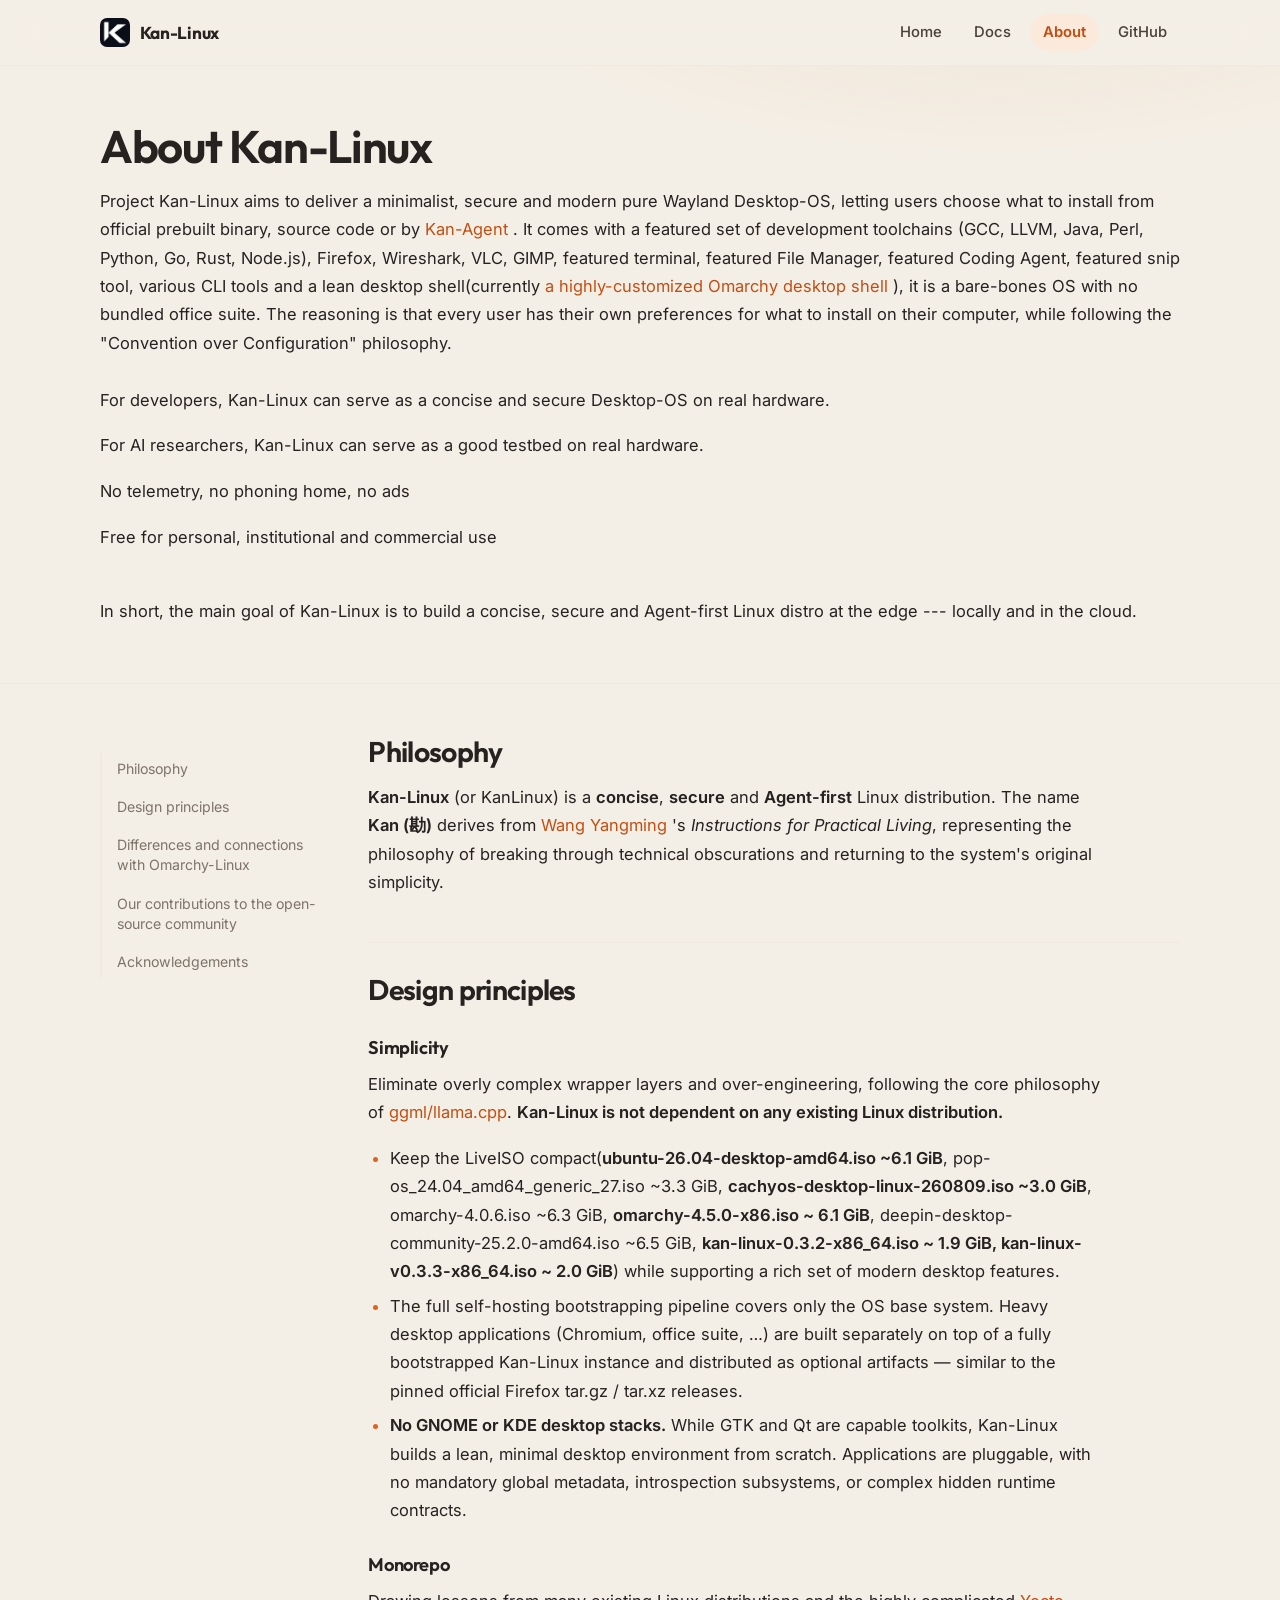
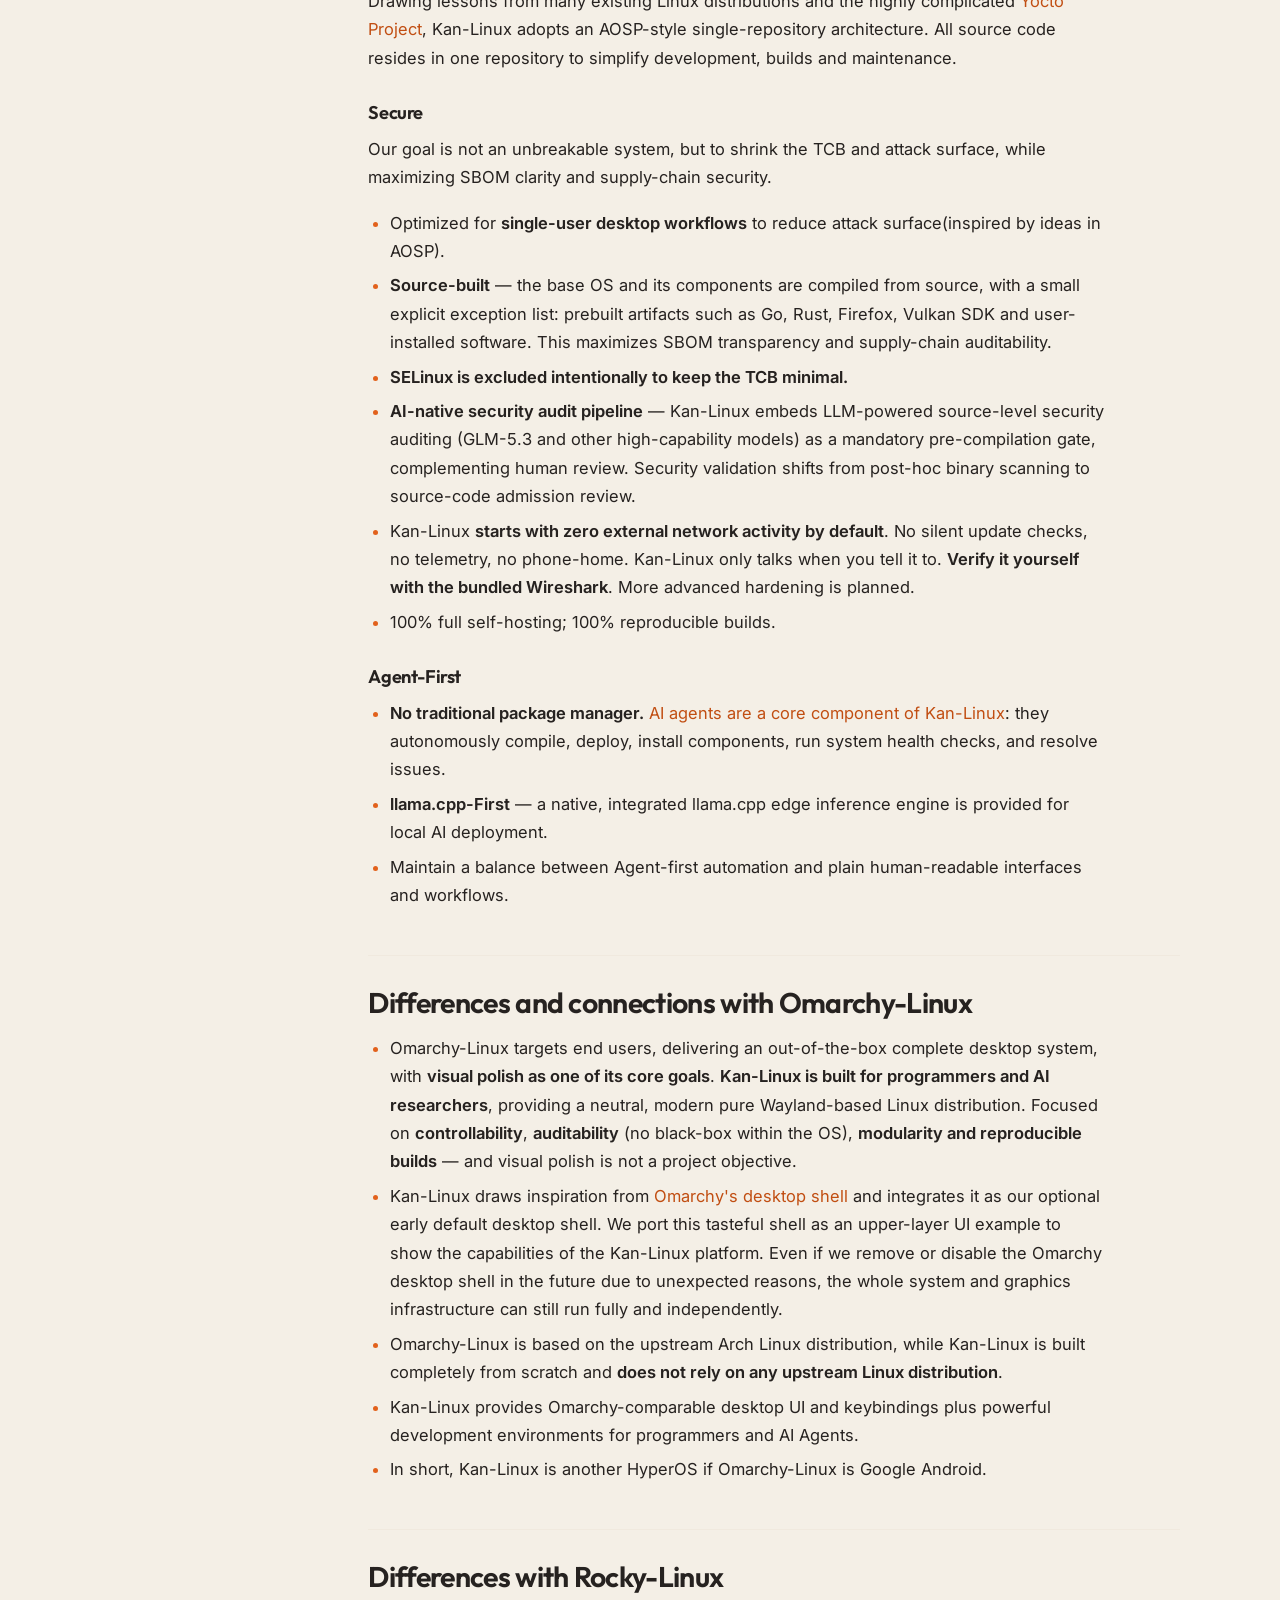
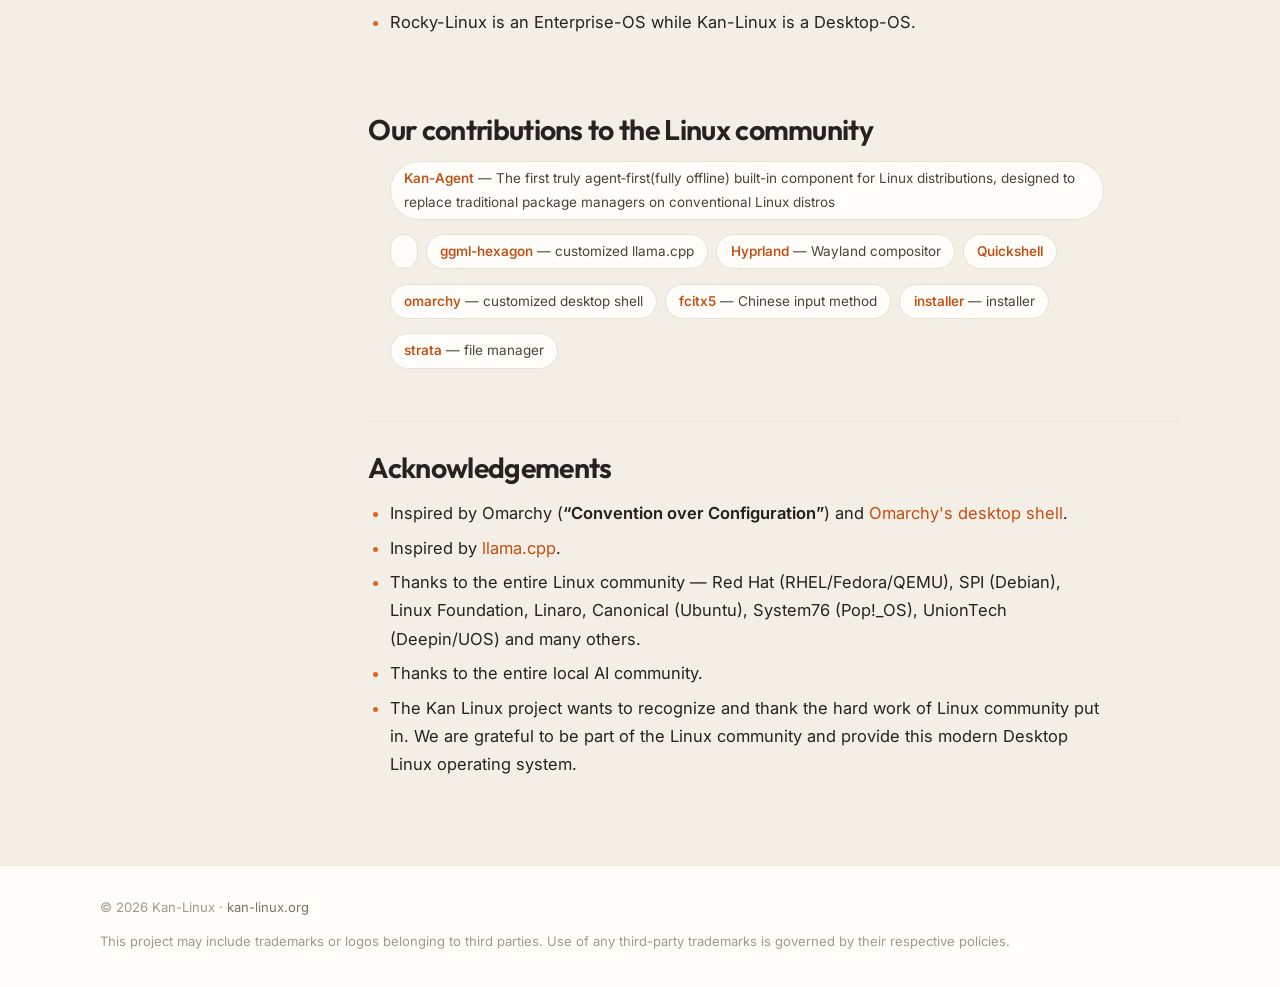
==== about.html @ 960573fa "refine about.html" ====
<!DOCTYPE html>
<html lang="en">
<head>
  <meta charset="UTF-8">
  <meta name="viewport" content="width=device-width, initial-scale=1.0">
  <meta name="description" content="About Kan-Linux — the philosophy of 勘 (Kan), design principles, roadmap, how to contribute, and our contributions to the open-source community.">
  <meta name="theme-color" content="#f4efe6">
  <title>About — Kan-Linux</title>
  <link rel="icon" type="image/png" href="assets/favicon.png">
  <link rel="preconnect" href="https://fonts.googleapis.com">
  <link rel="preconnect" href="https://fonts.gstatic.com" crossorigin>
  <link href="https://fonts.googleapis.com/css2?family=Inter:wght@400;520;640&family=Outfit:wght@500;640;720&display=swap" rel="stylesheet">
  <link rel="stylesheet" href="css/style.css">
</head>
<body>

<a class="skip-link" href="#main">Skip to content</a>

<header class="site-header">
  <div class="wrap nav">
    <a class="brand" href="index.html" aria-label="Kan-Linux home">
      <img class="brand-mark" src="assets/kanlinux-mark.png" alt="">
      <span>Kan-Linux</span>
    </a>
    <ul class="nav-links">
      <li><a href="index.html">Home</a></li>
      <li><a href="docs.html">Docs</a></li>
      <li><a href="about.html" aria-current="page">About</a></li>
      <li><a href="https://github.com/kan-linux/kan" target="_blank" rel="noopener">GitHub</a></li>
    </ul>
  </div>
</header>

<main id="main">

  <section class="page-hero">
    <div class="wrap">
      <h1>About Kan-Linux</h1>

      Project Kan-Linux aims to deliver a minimalist, secure and modern pure Wayland Desktop-OS, letting users choose what to install from official prebuilt binary, source code or by
          <a href="https://github.com/kan-linux/kan-agent" target="_blank" rel="noopener">Kan-Agent</a>
. It comes with a featured set of development toolchains (GCC, LLVM, Java, Perl, Python, Go, Rust, Node.js), Firefox, Wireshark, VLC, GIMP, featured terminal, featured File Manager, featured Coding Agent, featured snip tool, various CLI tools and a lean desktop shell(currently
          <a href="https://github.com/kan-linux/omarchy" target="_blank" rel="noopener">a highly-customized Omarchy desktop shell</a>
), it is a bare-bones OS with no bundled office suite. The reasoning is that every user has their own preferences for what to install on their computer, while following the "Convention over Configuration" philosophy.

<p>
<br>
For developers, Kan-Linux can serve as a concise and secure Desktop-OS on real hardware.
</p>

<p>
For AI researchers, Kan-Linux can serve as a good testbed on real hardware.
</p>

<p>
No telemetry, no phoning home, no ads
</p>
<p>
Free for personal, institutional and commercial use
</p>

        <p>
          <br>
          In short, the main goal of Kan-Linux is to build a concise, secure and Agent-first
          Linux distro at the edge --- locally and in the cloud.
        </p>

    </div>
  </section>

  <div class="prose">
    <div class="wrap docs-layout">
      <nav class="toc" aria-label="On this page">
        <ul>
          <li><a href="#philosophy">Philosophy</a></li>
          <li><a href="#principles">Design principles</a></li>
          <li><a href="#omarchy">Differences and connections with Omarchy-Linux</a></li>
          <li><a href="#oss">Our contributions to the open-source community</a></li>
          <li><a href="#credits">Acknowledgements</a></li>
        </ul>
      </nav>

      <div>
        <!-- ============================================================ -->
        <h2 id="philosophy">Philosophy</h2>
        <p>
          <strong>Kan-Linux</strong> (or KanLinux) is a <strong>concise</strong>,
          <strong>secure</strong> and <strong>Agent-first</strong> Linux distribution.
          The name <strong>Kan (勘)</strong> derives from
          <a href="https://en.wikipedia.org/wiki/Wang_Yangming" target="_blank" rel="noopener">Wang Yangming</a>
          's <em>Instructions for Practical Living</em>, representing the philosophy of
          breaking through technical obscurations and returning to the system's
          original simplicity.
        </p>


        <!-- ============================================================ -->
        <h2 id="principles">Design principles</h2>

        <h3>Simplicity</h3>
        <p>
          Eliminate overly complex wrapper layers and over-engineering, following the
          core philosophy of
          <a href="https://github.com/ggml-org/llama.cpp" target="_blank" rel="noopener">ggml/llama.cpp</a>.
          <strong>Kan-Linux is not dependent on any existing Linux distribution.</strong>
        </p>
        <ul>
            <li>Keep the LiveISO compact(<strong>ubuntu-26.04-desktop-amd64.iso ~6.1 GiB</strong>, pop-os_24.04_amd64_generic_27.iso ~3.3 GiB, <strong>cachyos-desktop-linux-260809.iso ~3.0 GiB</strong>, omarchy-4.0.6.iso ~6.3 GiB, <strong>omarchy-4.5.0-x86.iso ~ 6.1 GiB</strong>, deepin-desktop-community-25.2.0-amd64.iso ~6.5 GiB, <strong>kan-linux-0.3.2-x86_64.iso ~ 1.9 GiB, kan-linux-v0.3.3-x86_64.iso ~ 2.0 GiB</strong>) while supporting a rich set of modern desktop features.</li>
          <li>
            The full self-hosting bootstrapping pipeline covers only the OS base system.
            Heavy desktop applications (Chromium, office suite, …) are built separately on
            top of a fully bootstrapped Kan-Linux instance and distributed as optional
            artifacts — similar to the pinned official Firefox tar.gz / tar.xz releases.
          </li>
          <li>
            <strong>No GNOME or KDE desktop stacks.</strong> While GTK and Qt are capable
            toolkits, Kan-Linux builds a lean, minimal desktop environment from scratch.
            Applications are pluggable, with no mandatory global metadata, introspection
            subsystems, or complex hidden runtime contracts.
          </li>
        </ul>

        <h3>Monorepo</h3>
        <p>
          Drawing lessons from many existing Linux distributions and the highly
          complicated <a href="https://www.yoctoproject.org/" target="_blank" rel="noopener">Yocto Project</a>,
          Kan-Linux adopts an AOSP-style single-repository architecture. All source code
          resides in one repository to simplify development, builds and maintenance.
        </p>

        <h3>Secure</h3>
        <p>
          Our goal is not an unbreakable system, but to shrink the TCB and attack surface,
          while maximizing SBOM clarity and supply-chain security.
        </p>
        <ul>
            <li>Optimized for <strong>single-user desktop workflows</strong> to reduce attack surface(inspired by ideas in AOSP).</li>
          <li>
            <strong>Source-built</strong> — the base OS and its components are compiled from
            source, with a small explicit exception list: prebuilt artifacts such as Go, Rust,
            Firefox, Vulkan SDK and user-installed software. This maximizes SBOM transparency
            and supply-chain auditability.
          </li>
          <li><strong>SELinux is excluded intentionally to keep the TCB minimal.</strong></li>
          <li>
            <strong>AI-native security audit pipeline</strong> — Kan-Linux embeds LLM-powered
            source-level security auditing (GLM-5.3 and other high-capability models) as a
            mandatory pre-compilation gate, complementing human review. Security validation
            shifts from post-hoc binary scanning to source-code admission review.
          </li>
          <li> Kan-Linux <strong>starts with zero external network activity by default</strong>. No silent update checks, no telemetry, no phone-home. Kan-Linux only talks when you tell it to. <strong>Verify it yourself with the bundled Wireshark</strong>. More advanced hardening is planned.</li>
          <li>100% full self-hosting; 100% reproducible builds.</li>
        </ul>

        <h3>Agent-First</h3>
        <ul>
          <li>
            <strong>No traditional package manager.</strong>
            <a href="https://github.com/kan-linux/kan-agent" target="_blank" rel="noopener">AI agents are a core component of Kan-Linux</a>:
            they autonomously compile, deploy, install components, run system health checks,
            and resolve issues.
          </li>
          <li>
            <strong>llama.cpp-First</strong> — a native, integrated llama.cpp edge inference
            engine is provided for local AI deployment.
          </li>
          <li>
            Maintain a balance between Agent-first automation and plain human-readable
            interfaces and workflows.
          </li>
        </ul>

        <!-- ============================================================ -->
        <h2 id="omarchy">Differences and connections with Omarchy-Linux</h2>
        <ul>
          <li>
            Omarchy-Linux targets end users, delivering an out-of-the-box complete desktop
            system, with <strong>visual polish as one of its core goals</strong>.
            <strong>Kan-Linux is built for programmers and AI researchers</strong>, providing
            a neutral, modern pure Wayland-based Linux distribution. Focused on
            <strong>controllability</strong>, <strong>auditability</strong> (no black-box
            within the OS), <strong>modularity and reproducible builds</strong> — and visual
            polish is not a project objective.
          </li>
          <li>
            Kan-Linux draws inspiration from
            <a href="https://github.com/kan-linux/omarchy" target="_blank" rel="noopener">Omarchy's desktop shell</a>
            and integrates it as our optional early default desktop shell. We port this
            tasteful shell as an upper-layer UI example to show the capabilities of the
            Kan-Linux platform. Even if we remove or disable the Omarchy desktop shell in
            the future due to unexpected reasons, the whole system and graphics
            infrastructure can still run fully and independently.
          </li>
          <li>
            Omarchy-Linux is based on the upstream Arch Linux distribution, while Kan-Linux
            is built completely from scratch and <strong>does not rely on any upstream Linux
            distribution</strong>.
          </li>
          <li>
            Kan-Linux provides Omarchy-comparable desktop UI and keybindings plus powerful
            development environments for programmers and AI Agents.
          </li>
          <li>
            In short, Kan-Linux is another HyperOS if Omarchy-Linux is Google Android.
          </li>
        </ul>

        <h2 id="omarchy">Differences with Rocky-Linux</h2>
        <ul>
          <li>
            Rocky-Linux is an Enterprise-OS while Kan-Linux is a Desktop-OS.
          </li>
        </ul>

        <!-- ============================================================ -->
        <h2 id="oss">Our contributions to the Linux community</h2>
        <ul class="tag-list">
          <li><a href="https://github.com/kan-linux/kan-agent" target="_blank" rel="noopener">Kan-Agent</a> — The first truly agent‑first(fully offline) built-in component for Linux distributions, designed to replace traditional package managers on conventional Linux distros<li>
          <li><a href="https://github.com/kan-linux/ggml-hexagon" target="_blank" rel="noopener">ggml-hexagon</a> — customized llama.cpp</li>
          <li><a href="https://github.com/hyprwm/.github/discussions/116" target="_blank" rel="noopener">Hyprland</a> — Wayland compositor</li>
          <li><a href="https://github.com/quickshell-mirror/quickshell/pull/1261" target="_blank" rel="noopener">Quickshell</a></li>
          <li><a href="https://github.com/kan-linux/omarchy" target="_blank" rel="noopener">omarchy</a> — customized desktop shell</li>
          <li><a href="https://github.com/kan-linux/fcitx5" target="_blank" rel="noopener">fcitx5</a> — Chinese input method</li>
          <li><a href="https://github.com/kan-linux/installer" target="_blank" rel="noopener">installer</a> — installer</li>
          <li><a href="https://github.com/lgse/strata/pull/2072" target="_blank" rel="noopener">strata</a> — file manager</li>
        </ul>

        <!-- ============================================================ -->
        <h2 id="credits">Acknowledgements</h2>
        <ul>
          <li>
            Inspired by Omarchy (<strong>“Convention over Configuration”</strong>) and
            <a href="https://github.com/omacom/omarchy" target="_blank" rel="noopener">Omarchy's desktop shell</a>.
          </li>
          <li>Inspired by <a href="https://github.com/ggml-org/llama.cpp" target="_blank" rel="noopener">llama.cpp</a>.</li>
          <li>
            Thanks to the entire Linux community — Red Hat (RHEL/Fedora/QEMU), SPI (Debian),
            Linux Foundation, Linaro, Canonical (Ubuntu), System76 (Pop!_OS), UnionTech
            (Deepin/UOS) and many others.
          </li>
          <li>
            Thanks to the entire local AI community.
          </li>
          <li>
            The Kan Linux project wants to recognize and thank the hard work of Linux
            community put in. We are grateful to be part of the Linux community and
            provide this modern Desktop Linux operating system.
          </li>
        </ul>
      </div>
    </div>
  </div>

</main>

<footer class="site-footer">
  <div class="wrap">
    <div class="footer-bottom">
      <span>© 2026 Kan-Linux · <a href="https://kan-linux.org">kan-linux.org</a></span>
      <span>
        This project may include trademarks or logos belonging to third parties.
        Use of any third-party trademarks is governed by their respective policies.
      </span>
    </div>
  </div>
</footer>

</body>
</html>
---- css/style.css ----
/* ============================================================
   Kan-Linux — bright, minimal, Asahi-inspired
   Pure CSS. No frameworks.
   ============================================================ */

:root {
  /* palette — warm paper + kan orange */
  --bg: #f4efe6;
  --bg-white: #fffdf9;
  --bg-cream: #ebe3d5;
  --bg-dark: #26221e;
  --bg-code: #1c2430;

  --text: #262220;
  --text-soft: #4a433c;
  --muted: #7d7368;
  --faint: #a2988c;

  --accent: #e2611c;
  --accent-deep: #c14e12;
  --accent-soft: #fbe9dc;
  --accent-line: #f0c3a4;

  --progress: #2e6f9e;
  --progress-deep: #245a80;
  --progress-soft: #e4eef6;

  --border: #e8e0d4;
  --border-soft: #f0e9de;

  --radius: 14px;
  --radius-sm: 9px;
  --max: 1080px;
  --max-text: 720px;

  --shadow-card: 0 1px 2px rgba(60, 45, 30, 0.04),
                 0 8px 28px rgba(60, 45, 30, 0.06);
  --shadow-pop: 0 2px 6px rgba(60, 45, 30, 0.06),
                0 18px 48px rgba(60, 45, 30, 0.10);

  --font-display: "Outfit", "Noto Sans", "PingFang SC", "Hiragino Sans GB",
                  "Microsoft YaHei", sans-serif;
  --font-body: "Inter", "Noto Sans", "PingFang SC", "Hiragino Sans GB",
               "Microsoft YaHei", sans-serif;
  --mono: ui-monospace, "SFMono-Regular", Menlo, Consolas, "Liberation Mono",
          monospace;
}

* { box-sizing: border-box; }

html {
  scroll-behavior: smooth;
  -webkit-text-size-adjust: 100%;
}

body {
  margin: 0;
  background: var(--bg);
  color: var(--text);
  font-family: var(--font-body);
  font-size: 16.5px;
  line-height: 1.72;
  -webkit-font-smoothing: antialiased;
  -moz-osx-font-smoothing: grayscale;
}

img { max-width: 100%; height: auto; display: block; }

a {
  color: var(--accent-deep);
  text-decoration: none;
}
a:hover { text-decoration: underline; }

p { margin: 0 0 1.05em; }

h1, h2, h3, h4 {
  font-family: var(--font-display);
  font-weight: 640;
  letter-spacing: -0.022em;
  line-height: 1.22;
  margin: 0 0 0.55em;
  color: var(--text);
}

code, pre {
  font-family: var(--mono);
  font-size: 0.88em;
}

code {
  background: var(--accent-soft);
  color: var(--accent-deep);
  padding: 0.12em 0.42em;
  border-radius: 5px;
}

pre {
  background: var(--bg-code);
  color: #e8eef5;
  padding: 1.05rem 1.25rem;
  border-radius: var(--radius-sm);
  overflow-x: auto;
  max-width: 100%;
  line-height: 1.62;
  margin: 0 0 1.15rem;
  border: 1px solid rgba(255, 255, 255, 0.06);
}

pre code {
  background: none;
  color: inherit;
  padding: 0;
  font-size: 0.845rem;
}

hr {
  border: none;
  border-top: 1px solid var(--border);
  margin: 2.25rem 0;
}

/* ---------- layout ---------- */

.wrap {
  width: min(var(--max), calc(100% - 3rem));
  margin: 0 auto;
}

.wrap-narrow {
  width: min(var(--max-text), calc(100% - 3rem));
  margin: 0 auto;
}

.skip-link {
  position: absolute;
  left: -999px;
  top: 0.65rem;
  background: var(--accent);
  color: #fff;
  padding: 0.5rem 0.95rem;
  border-radius: 8px;
  font-weight: 600;
  z-index: 200;
}
.skip-link:focus { left: 0.75rem; text-decoration: none; }

/* ---------- header ---------- */

.site-header {
  position: sticky;
  top: 0;
  z-index: 100;
  background: rgba(244, 239, 230, 0.9);
  backdrop-filter: blur(16px) saturate(1.35);
  -webkit-backdrop-filter: blur(16px) saturate(1.35);
  border-bottom: 1px solid var(--border-soft);
}

.nav {
  display: flex;
  align-items: center;
  gap: 1.5rem;
  padding: 0.85rem 0;
}

.brand {
  display: inline-flex;
  align-items: center;
  gap: 0.62rem;
  color: var(--text);
  font-family: var(--font-display);
  font-weight: 700;
  font-size: 1.08rem;
  letter-spacing: -0.015em;
  text-decoration: none;
}
.brand:hover { text-decoration: none; }

.brand-mark {
  width: 1.85rem;
  height: 1.85rem;
  border-radius: 7px;
  object-fit: cover;
}

.nav-links {
  display: flex;
  align-items: center;
  gap: 0.35rem;
  list-style: none;
  margin: 0 0 0 auto;
  padding: 0;
}

.nav-links a {
  display: inline-block;
  padding: 0.38rem 0.82rem;
  border-radius: 999px;
  color: var(--text-soft);
  font-size: 0.925rem;
  font-weight: 520;
  text-decoration: none;
  transition: background 0.15s ease, color 0.15s ease;
}
.nav-links a:hover {
  background: var(--accent-soft);
  color: var(--accent-deep);
  text-decoration: none;
}
.nav-links a[aria-current="page"] {
  background: var(--accent-soft);
  color: var(--accent-deep);
  font-weight: 620;
}

/* ---------- buttons ---------- */

.btn {
  display: inline-flex;
  align-items: center;
  justify-content: center;
  gap: 0.5rem;
  padding: 0.72rem 1.35rem;
  border-radius: 999px;
  font-family: var(--font-display);
  font-size: 0.985rem;
  font-weight: 620;
  letter-spacing: -0.01em;
  text-decoration: none;
  border: 1.5px solid transparent;
  cursor: pointer;
  transition: transform 0.15s ease, box-shadow 0.15s ease,
              background 0.15s ease, border-color 0.15s ease, color 0.15s ease;
  white-space: nowrap;
}
.btn:hover {
  text-decoration: none;
  transform: translateY(-1.5px);
}
.btn-primary {
  background: var(--accent);
  color: #fff;
  box-shadow: 0 6px 18px rgba(226, 97, 28, 0.28);
}
.btn-primary:hover {
  background: var(--accent-deep);
  box-shadow: 0 10px 26px rgba(226, 97, 28, 0.34);
  color: #fff;
}
.btn-ghost {
  background: transparent;
  color: var(--text);
  border-color: var(--border);
}
.btn-ghost:hover {
  border-color: var(--accent);
  color: var(--accent-deep);
  background: var(--accent-soft);
}

/* ---------- hero / eye-catch ---------- */

.eye-catch {
  padding: 4.6rem 0 4.25rem;
  background:
    radial-gradient(1100px 480px at 82% -12%, rgba(226, 97, 28, 0.10), transparent 62%),
    radial-gradient(760px 420px at 6% 110%, rgba(226, 97, 28, 0.06), transparent 58%),
    var(--bg);
  border-bottom: 1px solid var(--border-soft);
}

.eye-catch-grid {
  display: grid;
  grid-template-columns: minmax(0, 1.06fr) minmax(0, 0.94fr);
  gap: 3.25rem;
  align-items: center;
}
.eye-catch-grid > * { min-width: 0; }

.eyebrow {
  display: inline-flex;
  align-items: center;
  gap: 0.45rem;
  padding: 0.32rem 0.85rem;
  border-radius: 999px;
  background: var(--accent-soft);
  color: var(--accent-deep);
  font-size: 0.82rem;
  font-weight: 640;
  letter-spacing: 0.015em;
  margin: 0 0 1.15rem;
}

.eyebrow::before {
  content: "";
  width: 0.48rem;
  height: 0.48rem;
  border-radius: 50%;
  background: var(--accent);
}

.eye-catch h1 {
  font-size: clamp(2.35rem, 5.6vw, 3.55rem);
  font-weight: 720;
  letter-spacing: -0.032em;
  line-height: 1.08;
  margin: 0 0 1.15rem;
}

.eye-catch h1 .accent { color: var(--accent); }

.eye-catch .tagline {
  font-family: var(--font-display);
  font-size: clamp(1.12rem, 2.4vw, 1.42rem);
  font-weight: 540;
  color: var(--text-soft);
  letter-spacing: -0.015em;
  line-height: 1.42;
  margin: 0 0 1.15rem;
  max-width: 30rem;
}

.eye-catch .lead {
  color: var(--muted);
  font-size: 1.025rem;
  max-width: 33rem;
  margin: 0 0 1.65rem;
}

.eye-catch .lead b {
  color: var(--text);
  font-weight: 640;
}

.hero-actions {
  display: flex;
  flex-wrap: wrap;
  gap: 0.75rem;
  margin-bottom: 1.75rem;
}

/* install / get command */
.get-command {
  display: flex;
  align-items: stretch;
  background: var(--bg-code);
  border-radius: var(--radius-sm);
  overflow: hidden;
  border: 1px solid rgba(255, 255, 255, 0.07);
  max-width: 34rem;
}

.get-command .label {
  flex: 0 0 auto;
  display: flex;
  align-items: center;
  padding: 0.72rem 0.95rem;
  background: rgba(255, 255, 255, 0.055);
  color: #8fa3b8;
  font-family: var(--mono);
  font-size: 0.78rem;
  letter-spacing: 0.02em;
  border-right: 1px solid rgba(255, 255, 255, 0.07);
  user-select: none;
}

.get-command code {
  flex: 1;
  min-width: 0;
  display: flex;
  align-items: center;
  padding: 0.72rem 1.05rem;
  background: none;
  color: #e8eef5;
  font-size: 0.825rem;
  overflow-x: auto;
  white-space: nowrap;
}

.hero-note {
  margin: 0.85rem 0 0;
  font-size: 0.875rem;
  color: var(--faint);
}

.hero-note a { color: var(--muted); text-decoration: underline; text-underline-offset: 2px; }
.hero-note a:hover { color: var(--accent-deep); }

/* hero illustration */
.hero-art {
  display: flex;
  justify-content: center;
  align-items: center;
}
.hero-art svg {
  width: 100%;
  max-width: 480px;
  height: auto;
  filter: drop-shadow(0 18px 36px rgba(60, 45, 30, 0.10));
}

/* ---------- sections ---------- */

.section {
  padding: 4.15rem 0;
}

.section-cream { background: var(--bg-cream); }
.section-white { background: var(--bg-white); }

.section-dark {
  background: var(--bg-dark);
  color: #f2ece4;
}
.section-dark h1,
.section-dark h2,
.section-dark h3 { color: #fdfbf7; }
.section-dark p { color: rgba(242, 236, 228, 0.78); }
.section-dark .more-link { color: #f2a276; }
.section-dark .more-link:hover { color: #ffc9a8; }

.center-title {
  text-align: center;
  margin-bottom: 2.35rem;
}

.center-title h2 {
  font-size: clamp(1.72rem, 3.8vw, 2.28rem);
  letter-spacing: -0.028em;
  margin: 0 0 0.55rem;
}

.center-title .sub {
  margin: 0 auto;
  max-width: 34rem;
  color: var(--muted);
  font-size: 1.02rem;
}
.section-dark .center-title .sub { color: rgba(242, 236, 228, 0.62); }

.more-link {
  display: inline-flex;
  align-items: center;
  gap: 0.32rem;
  color: var(--accent-deep);
  font-weight: 620;
  font-size: 0.955rem;
  text-decoration: none;
}
.more-link::after {
  content: "→";
  transition: transform 0.15s ease;
}
.more-link:hover {
  text-decoration: none;
}
.more-link:hover::after {
  transform: translateX(3px);
}

/* ---------- cards ---------- */

.card {
  background: var(--bg-white);
  border: 1px solid var(--border-soft);
  border-radius: var(--radius);
  padding: 1.85rem 1.75rem;
  box-shadow: var(--shadow-card);
  transition: transform 0.18s ease, box-shadow 0.18s ease;
}
.card:hover {
  transform: translateY(-3px);
  box-shadow: var(--shadow-pop);
}

.card-center {
  max-width: 620px;
  margin: 0 auto;
  text-align: center;
  padding: 2.35rem 2.15rem;
}

.card-icon {
  display: inline-flex;
  align-items: center;
  justify-content: center;
  width: 3.35rem;
  height: 3.35rem;
  border-radius: 13px;
  background: var(--accent-soft);
  color: var(--accent-deep);
  margin-bottom: 1.15rem;
}
.card-icon svg {
  width: 1.65rem;
  height: 1.65rem;
  stroke: currentColor;
  fill: none;
  stroke-width: 1.75;
  stroke-linecap: round;
  stroke-linejoin: round;
}

.section-dark .card {
  background: rgba(255, 255, 255, 0.055);
  border-color: rgba(255, 255, 255, 0.10);
  box-shadow: none;
  color: rgba(242, 236, 228, 0.88);
}
.section-dark .card:hover {
  background: rgba(255, 255, 255, 0.085);
}
.section-dark .card-icon {
  background: rgba(226, 97, 28, 0.22);
  color: #f2a276;
}

.card h3 {
  font-size: 1.18rem;
  margin: 0 0 0.55rem;
}
.card p {
  color: var(--muted);
  font-size: 0.955rem;
  margin: 0 0 1.15rem;
}
.section-dark .card p { color: rgba(242, 236, 228, 0.68); }
.card p:last-child { margin-bottom: 0; }

/* card grids */
.grid-2 {
  display: grid;
  grid-template-columns: repeat(2, minmax(0, 1fr));
  gap: 1.35rem;
}

.grid-3 {
  display: grid;
  grid-template-columns: repeat(3, minmax(0, 1fr));
  gap: 1.35rem;
}

.grid-4 {
  display: grid;
  grid-template-columns: repeat(4, minmax(0, 1fr));
  gap: 1.25rem;
}

/* wide center card with side-by-side content */
.split-card {
  display: grid;
  grid-template-columns: auto 1fr auto;
  gap: 1.65rem;
  align-items: center;
  max-width: 860px;
  margin: 0 auto;
  text-align: left;
  padding: 2.15rem 2.25rem;
}
.split-card .card-icon { margin-bottom: 0; }
.split-card h3 { margin-bottom: 0.35rem; }
.split-card p { margin-bottom: 0; }

/* ---------- download strip ---------- */

.version-pill {
  display: inline-flex;
  align-items: center;
  gap: 0.45rem;
  padding: 0.38rem 0.95rem;
  border-radius: 999px;
  background: var(--accent-soft);
  color: var(--accent-deep);
  font-family: var(--mono);
  font-size: 0.825rem;
  font-weight: 620;
  margin-bottom: 1.15rem;
}

/* ---------- principle cards ---------- */

.principle .card-icon {
  width: 3.15rem;
  height: 3.15rem;
  border-radius: 11px;
}
.principle h3 {
  font-size: 1.085rem;
  letter-spacing: -0.012em;
}
.principle p {
  font-size: 0.925rem;
  margin-bottom: 0;
}

/* ---------- docs link list ---------- */

.doc-links {
  display: grid;
  grid-template-columns: repeat(2, minmax(0, 1fr));
  gap: 0.95rem;
  list-style: none;
  margin: 0;
  padding: 0;
  text-align: left;
}

.doc-links a {
  display: flex;
  align-items: flex-start;
  gap: 0.85rem;
  padding: 1.05rem 1.2rem;
  background: var(--bg-white);
  border: 1px solid var(--border-soft);
  border-radius: var(--radius-sm);
  color: var(--text);
  text-decoration: none;
  transition: border-color 0.15s ease, transform 0.15s ease, box-shadow 0.15s ease;
}
.doc-links a:hover {
  border-color: var(--accent-line);
  transform: translateY(-2px);
  box-shadow: var(--shadow-card);
  text-decoration: none;
}

.doc-links .ico {
  flex: 0 0 auto;
  width: 2.15rem;
  height: 2.15rem;
  display: flex;
  align-items: center;
  justify-content: center;
  border-radius: 8px;
  background: var(--accent-soft);
  color: var(--accent-deep);
}
.doc-links .ico svg {
  width: 1.12rem;
  height: 1.12rem;
  stroke: currentColor;
  fill: none;
  stroke-width: 1.85;
  stroke-linecap: round;
  stroke-linejoin: round;
}

.doc-links .t {
  display: block;
  font-family: var(--font-display);
  font-weight: 620;
  font-size: 0.975rem;
  letter-spacing: -0.012em;
  margin-bottom: 0.15rem;
}
.doc-links .d {
  display: block;
  color: var(--muted);
  font-size: 0.865rem;
  line-height: 1.5;
}

/* ---------- page hero (inner pages) ---------- */

.page-hero {
  padding: 3.35rem 0 2.55rem;
  background:
    radial-gradient(900px 360px at 78% -20%, rgba(226, 97, 28, 0.09), transparent 60%),
    var(--bg);
  border-bottom: 1px solid var(--border-soft);
}

.page-hero h1 {
  font-size: clamp(2.05rem, 4.6vw, 2.85rem);
  letter-spacing: -0.03em;
  margin: 0 0 0.75rem;
}

.page-hero .lead {
  color: var(--muted);
  font-size: 1.08rem;
  max-width: 40rem;
  margin: 0;
}

/* ---------- prose (docs / about pages) ---------- */

.prose {
  padding: 3.15rem 0 4.25rem;
}

.prose h2 {
  font-size: clamp(1.42rem, 3vw, 1.78rem);
  letter-spacing: -0.024em;
  margin: 2.85rem 0 0.85rem;
  padding-top: 1.85rem;
  border-top: 1px solid var(--border-soft);
  scroll-margin-top: 5.25rem;
}
.prose h2:first-of-type {
  margin-top: 0;
  padding-top: 0;
  border-top: none;
}

.prose h3 {
  font-size: 1.145rem;
  margin: 1.85rem 0 0.65rem;
  scroll-margin-top: 5.25rem;
}

.prose p,
.prose ul,
.prose ol {
  max-width: 46rem;
}

.prose ul, .prose ol {
  margin: 0 0 1.15rem;
  padding-left: 1.35rem;
}
.prose li { margin-bottom: 0.38rem; }
.prose li::marker { color: var(--accent); }

.prose strong { font-weight: 640; color: var(--text); }

/* TOC sidebar */
.docs-layout {
  display: grid;
  grid-template-columns: 218px minmax(0, 1fr);
  gap: 3.15rem;
  align-items: start;
}
.docs-layout > * { min-width: 0; }

.toc {
  position: sticky;
  top: 5.25rem;
  padding: 1.15rem 0;
}

.toc ul {
  list-style: none;
  margin: 0;
  padding: 0;
  border-left: 2px solid var(--border-soft);
}

.toc a {
  display: block;
  padding: 0.36rem 0 0.36rem 0.95rem;
  margin-left: -2px;
  border-left: 2px solid transparent;
  color: var(--muted);
  font-size: 0.885rem;
  line-height: 1.45;
  text-decoration: none;
  transition: color 0.12s ease, border-color 0.12s ease;
}
.toc a:hover {
  color: var(--accent-deep);
  border-left-color: var(--accent-line);
  text-decoration: none;
}

/* callout / note */
.callout {
  background: var(--accent-soft);
  border-left: 3.5px solid var(--accent);
  border-radius: 0 var(--radius-sm) var(--radius-sm) 0;
  padding: 1.05rem 1.25rem;
  margin: 0 0 1.35rem;
  max-width: 46rem;
  font-size: 0.955rem;
}
.callout p { margin: 0; }
.callout p + p { margin-top: 0.55rem; }
.callout strong { color: var(--accent-deep); }

/* keyboard table */
.kbd-table {
  width: 100%;
  max-width: 46rem;
  border-collapse: collapse;
  margin: 0 0 1.35rem;
  font-size: 0.955rem;
}
.kbd-table th {
  text-align: left;
  font-family: var(--font-display);
  font-size: 0.82rem;
  font-weight: 640;
  letter-spacing: 0.055em;
  text-transform: uppercase;
  color: var(--faint);
  padding: 0.55rem 0.85rem 0.55rem 0;
  border-bottom: 1.5px solid var(--border);
}
.kbd-table td {
  padding: 0.72rem 0.85rem 0.72rem 0;
  border-bottom: 1px solid var(--border-soft);
  vertical-align: top;
}
.kbd-table td:first-child {
  white-space: nowrap;
  width: 12.5rem;
}

kbd {
  display: inline-block;
  padding: 0.14rem 0.52rem;
  background: var(--bg-white);
  border: 1px solid var(--border);
  border-bottom-width: 2.5px;
  border-radius: 6px;
  font-family: var(--mono);
  font-size: 0.815rem;
  color: var(--text);
  white-space: nowrap;
}

/* screenshot */
.shot {
  border-radius: var(--radius-sm);
  border: 1px solid var(--border);
  overflow: hidden;
  margin: 0 0 1.35rem;
  box-shadow: var(--shadow-card);
  max-width: 46rem;
  background: var(--bg-cream);
}
.shot img { width: 100%; height: auto; display: block; }
.shot figcaption {
  padding: 0.65rem 1rem;
  font-size: 0.845rem;
  color: var(--muted);
  background: var(--bg-white);
  border-top: 1px solid var(--border-soft);
}

.shot-grid {
  display: grid;
  grid-template-columns: repeat(2, minmax(0, 1fr));
  gap: 1.15rem;
  max-width: 46rem;
  margin: 0 0 1.35rem;
}
.shot-grid .shot { margin: 0; }

/* roadmap */
.roadmap {
  list-style: none;
  margin: 0 0 1.35rem;
  padding: 0;
  max-width: 46rem;
}
/* roadmap — line and dots share one center axis (integer px, no rounding drift) */
.roadmap li {
  position: relative;
  padding: 0.72rem 0 0.72rem 2.15rem;
  border-left: 2px solid #d5c8b2;
  margin-left: 0.55rem;
}
.roadmap li::before {
  content: "";
  box-sizing: border-box;
  position: absolute;
  left: -9px;
  top: 18px;
  width: 16px;
  height: 16px;
  border-radius: 50%;
  background: var(--bg-white);
  border: 2px solid var(--border);
}
.roadmap li.done::before {
  background: var(--accent);
  border-color: var(--accent);
}
.roadmap li.done {
  color: var(--muted);
}
.roadmap li.done strong {
  color: var(--text);
}
.roadmap li.in-progress::before {
  background: var(--progress);
  border-color: var(--progress);
}
.roadmap .badge-progress {
  display: inline-block;
  margin-left: 0.55rem;
  padding: 0.14rem 0.58rem;
  border-radius: 999px;
  background: var(--progress-soft);
  color: var(--progress-deep);
  font-family: var(--font-body);
  font-size: 0.7rem;
  font-weight: 620;
  letter-spacing: 0.03em;
  text-transform: uppercase;
  vertical-align: 0.08em;
}
.roadmap .stage {
  font-family: var(--font-display);
  font-weight: 640;
  font-size: 0.975rem;
}
.roadmap .desc {
  display: block;
  color: var(--muted);
  font-size: 0.915rem;
  margin-top: 0.15rem;
}

/* contribution / link rows */
.link-row {
  display: flex;
  flex-wrap: wrap;
  gap: 0.75rem;
  margin: 1.15rem 0 1.55rem;
}

/* tag list */
.tag-list {
  display: flex;
  flex-wrap: wrap;
  gap: 0.5rem;
  list-style: none;
  margin: 0 0 1.35rem;
  padding: 0;
}
.tag-list li {
  padding: 0.32rem 0.82rem;
  background: var(--bg-white);
  border: 1px solid var(--border);
  border-radius: 999px;
  font-size: 0.845rem;
  color: var(--text-soft);
}
.tag-list a { color: var(--accent-deep); font-weight: 560; }

/* ---------- footer ---------- */

.site-footer {
  padding: 1.85rem 0 2.15rem;
  background: var(--bg-white);
  border-top: 1px solid var(--border-soft);
  color: var(--muted);
  font-size: 0.885rem;
}

.footer-bottom {
  display: flex;
  flex-wrap: wrap;
  gap: 0.75rem 1.75rem;
  justify-content: space-between;
  color: var(--faint);
  font-size: 0.815rem;
}
.footer-bottom a { color: var(--muted); }

/* ---------- responsive ---------- */

@media (max-width: 920px) {
  .eye-catch-grid {
    grid-template-columns: 1fr;
    gap: 2.55rem;
  }
  .hero-art { order: -1; }
  .hero-art svg { max-width: 360px; }

  .grid-4 { grid-template-columns: repeat(2, minmax(0, 1fr)); }

  .split-card {
    grid-template-columns: 1fr;
    text-align: center;
    justify-items: center;
  }

  .docs-layout {
    grid-template-columns: 1fr;
    gap: 0;
  }
  .toc {
    position: static;
    padding: 0 0 1.65rem;
    margin-bottom: 1.35rem;
    border-bottom: 1px solid var(--border-soft);
  }
  .toc ul {
    display: flex;
    flex-wrap: wrap;
    gap: 0.35rem;
    border-left: none;
  }
  .toc a {
    margin-left: 0;
    border-left: none;
    padding: 0.32rem 0.78rem;
    background: var(--bg-white);
    border: 1px solid var(--border-soft);
    border-radius: 999px;
    font-size: 0.825rem;
  }
  .toc a:hover { border-color: var(--accent-line); }
}

@media (max-width: 700px) {
  body { font-size: 16px; }

  .wrap, .wrap-narrow { width: calc(100% - 2.15rem); }

  .nav { gap: 0.75rem; }
  .nav-links {
    gap: 0;
    overflow-x: auto;
    -webkit-overflow-scrolling: touch;
    scrollbar-width: none;
    max-width: 60vw;
  }
  .nav-links::-webkit-scrollbar { display: none; }
  .nav-links a {
    padding: 0.32rem 0.62rem;
    font-size: 0.865rem;
  }

  .eye-catch { padding: 2.85rem 0 2.65rem; }
  .eye-catch h1 { font-size: 2.15rem; }

  .section { padding: 3.15rem 0; }

  .grid-2, .grid-3, .grid-4, .doc-links, .shot-grid {
    grid-template-columns: 1fr;
  }

  .hero-actions { flex-direction: column; align-items: stretch; }
  .hero-actions .btn { width: 100%; }

  .get-command { flex-direction: column; }
  .get-command .label {
    border-right: none;
    border-bottom: 1px solid rgba(255, 255, 255, 0.07);
    padding: 0.55rem 1rem;
  }

  .page-hero { padding: 2.35rem 0 1.85rem; }

  .kbd-table td:first-child {
    width: 8.5rem;
    white-space: normal;
  }
  .kbd { white-space: normal; }

  .footer-bottom { flex-direction: column; }
}
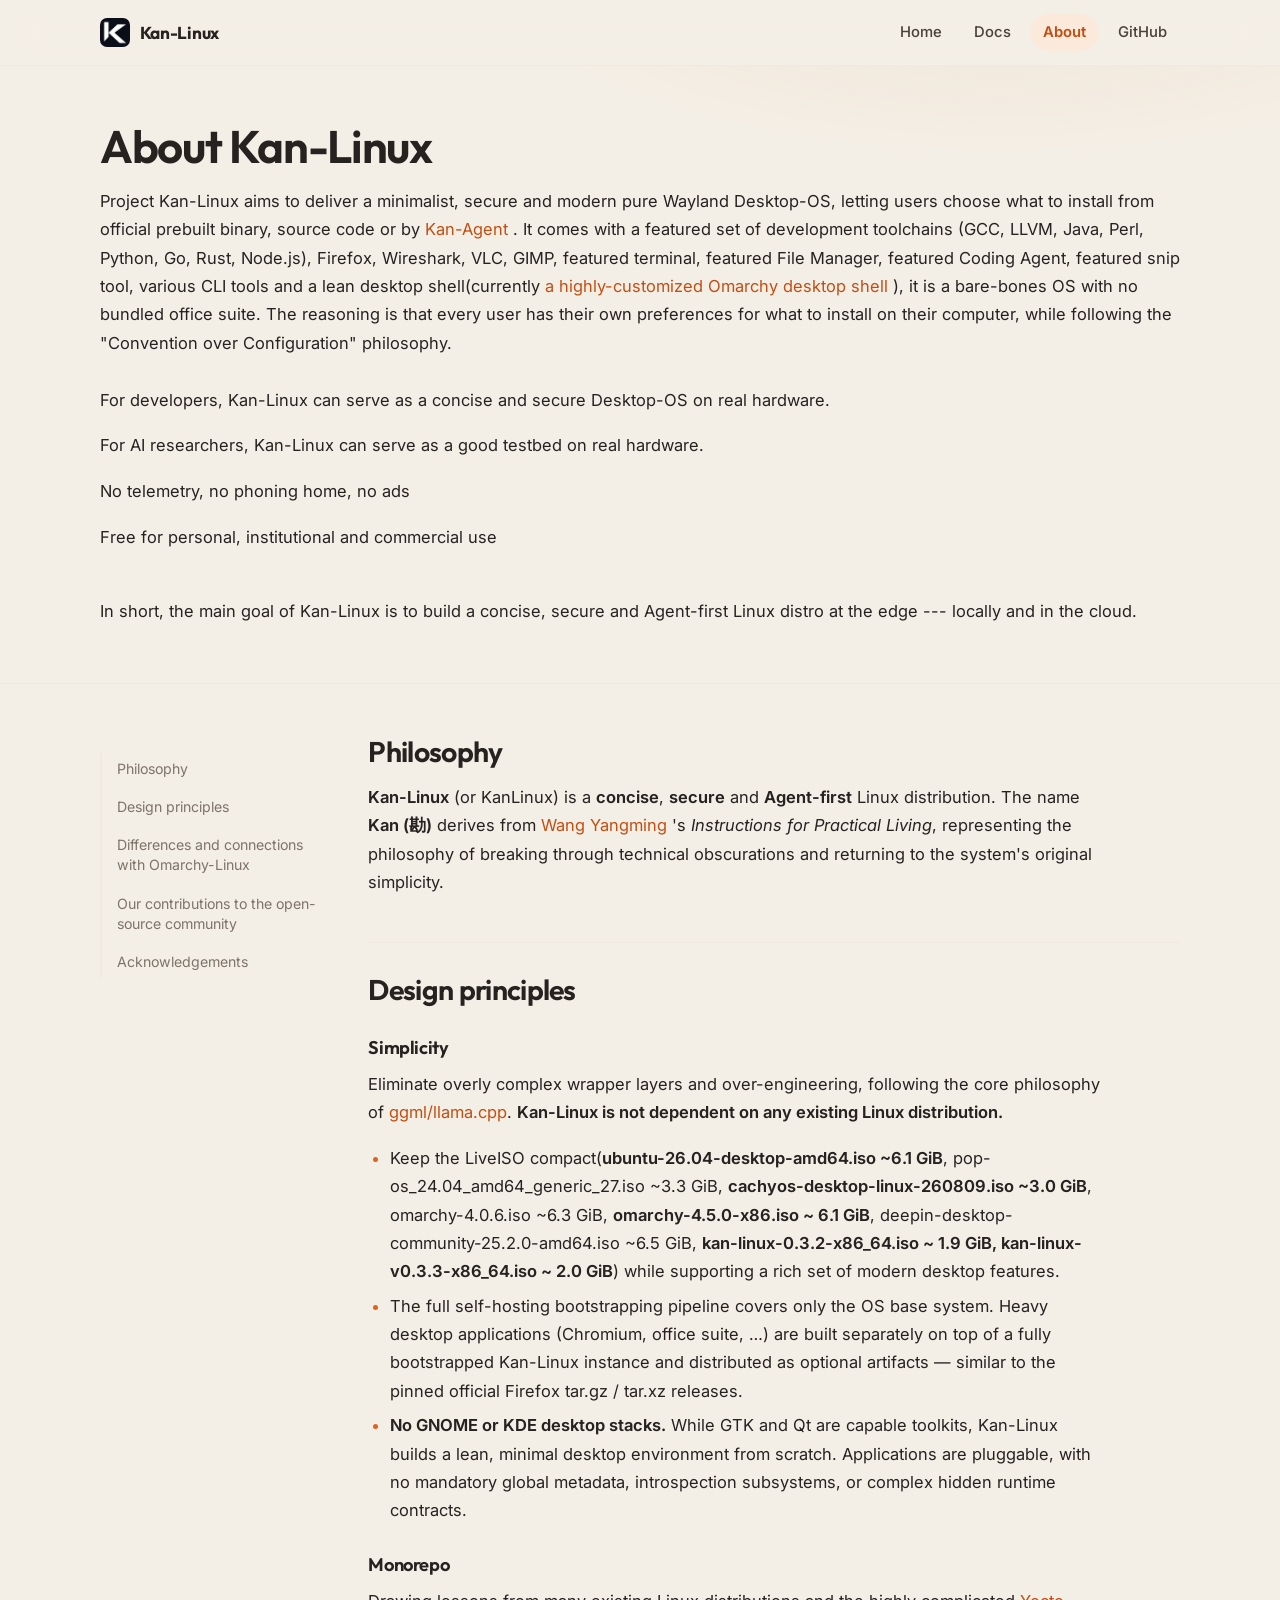
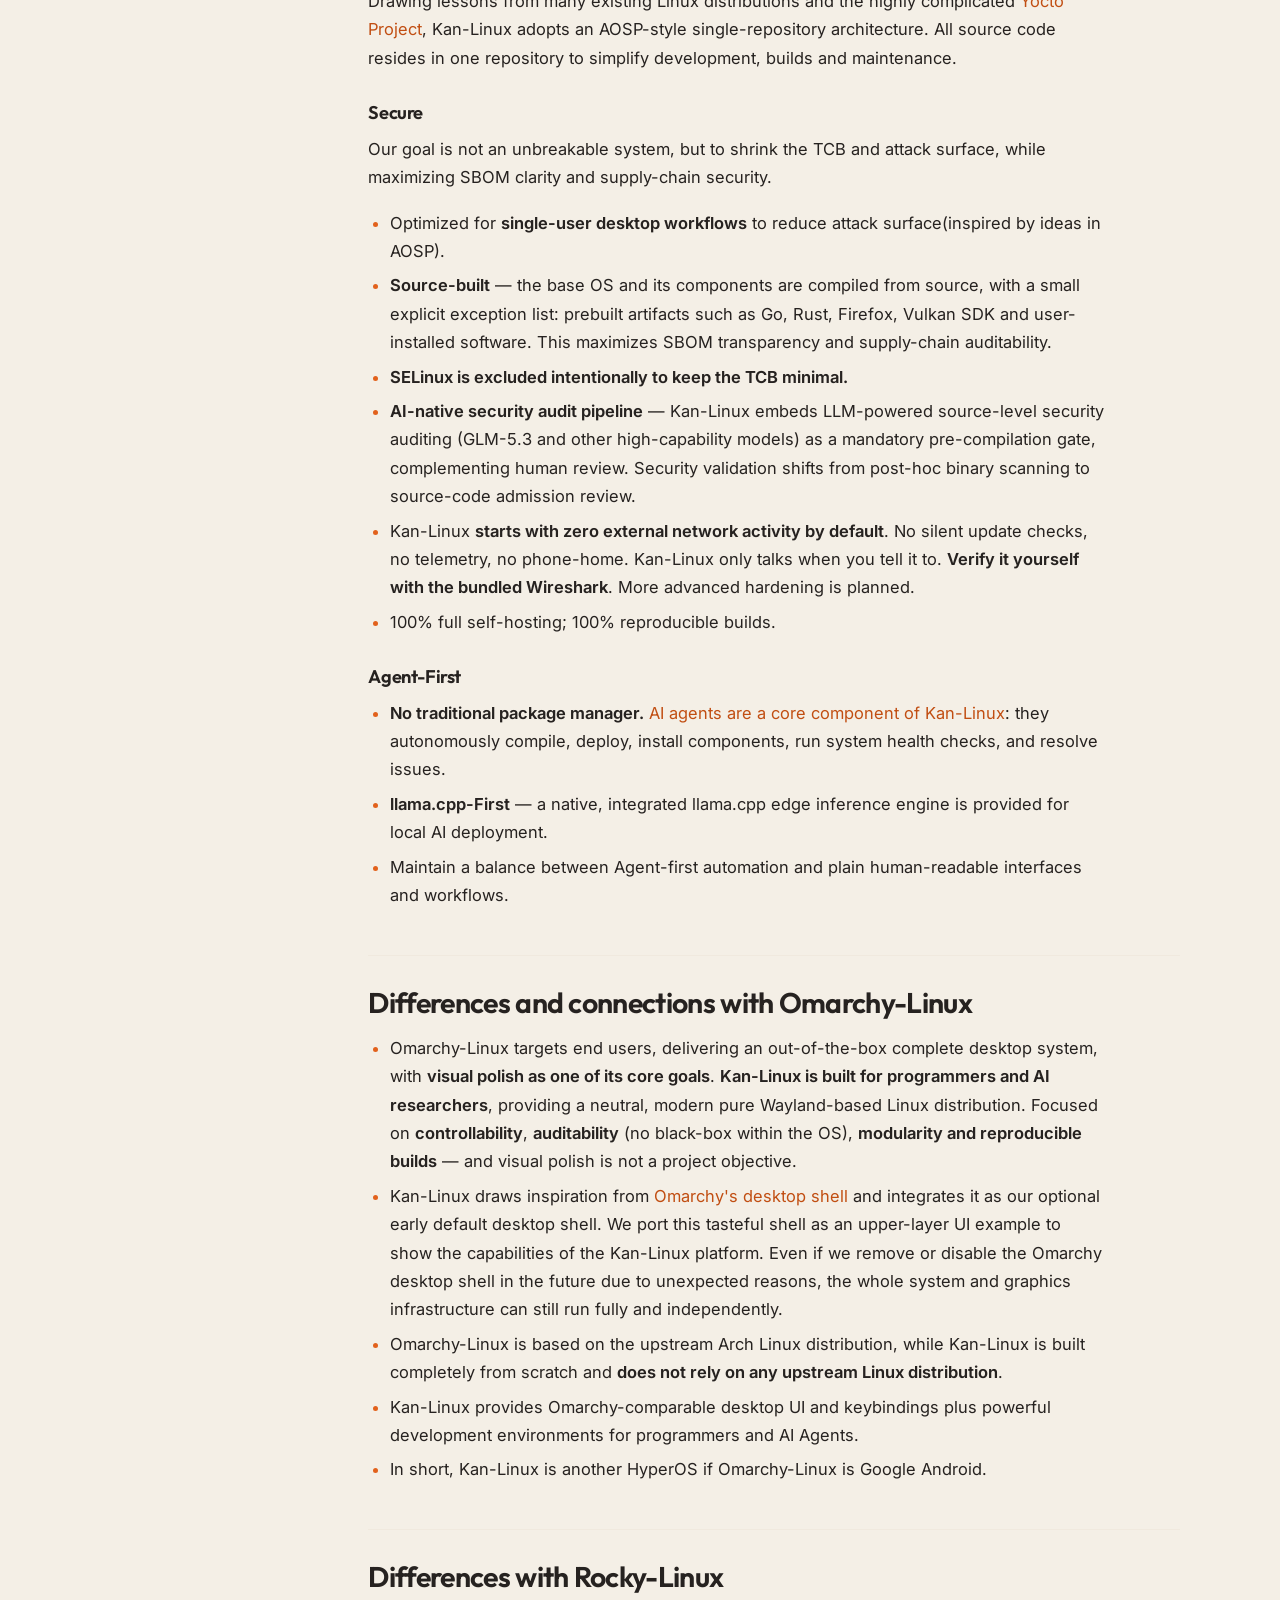
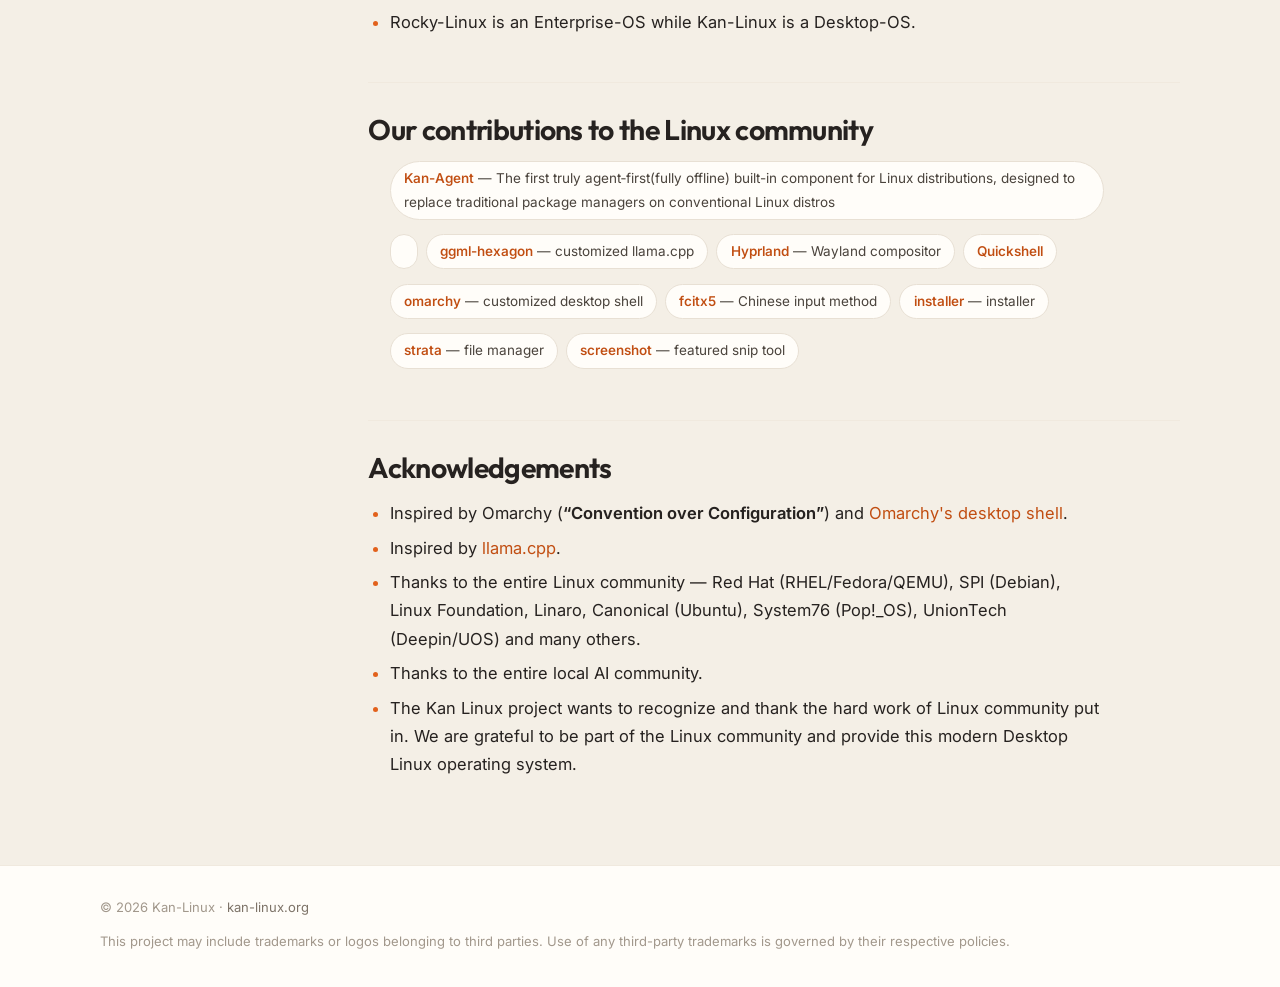
==== commit e5ca0bf1: "add PR to upstream screenshot in section contributions" ====
--- a/about.html
+++ b/about.html
@@ -223,6 +223,7 @@
           <li><a href="https://github.com/kan-linux/fcitx5" target="_blank" rel="noopener">fcitx5</a> — Chinese input method</li>
           <li><a href="https://github.com/kan-linux/installer" target="_blank" rel="noopener">installer</a> — installer</li>
           <li><a href="https://github.com/lgse/strata/pull/2072" target="_blank" rel="noopener">strata</a> — file manager</li>
+          <li><a href="https://github.com/manateelazycat/omarchy-screenshot/pull/12" target="_blank" rel="noopener">screenshot</a> — featured snip tool</li>
         </ul>
 
         <!-- ============================================================ -->
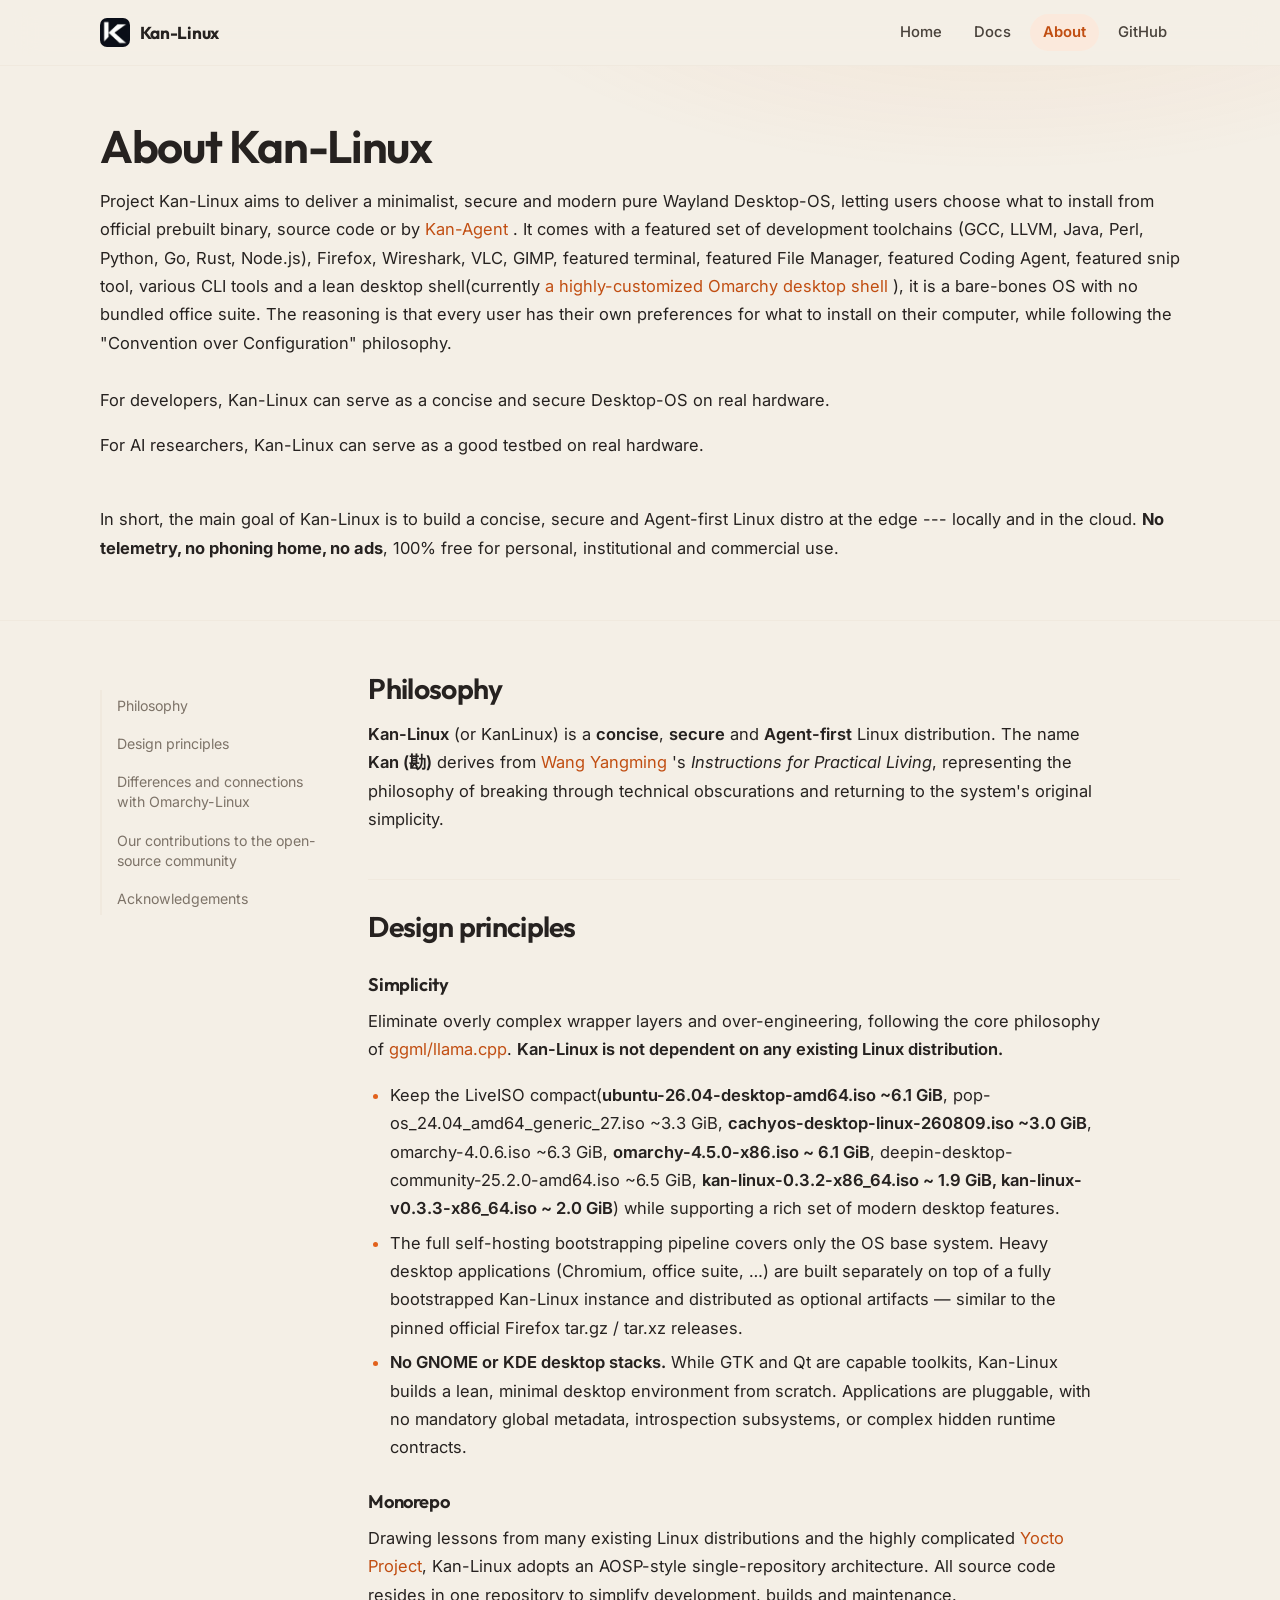
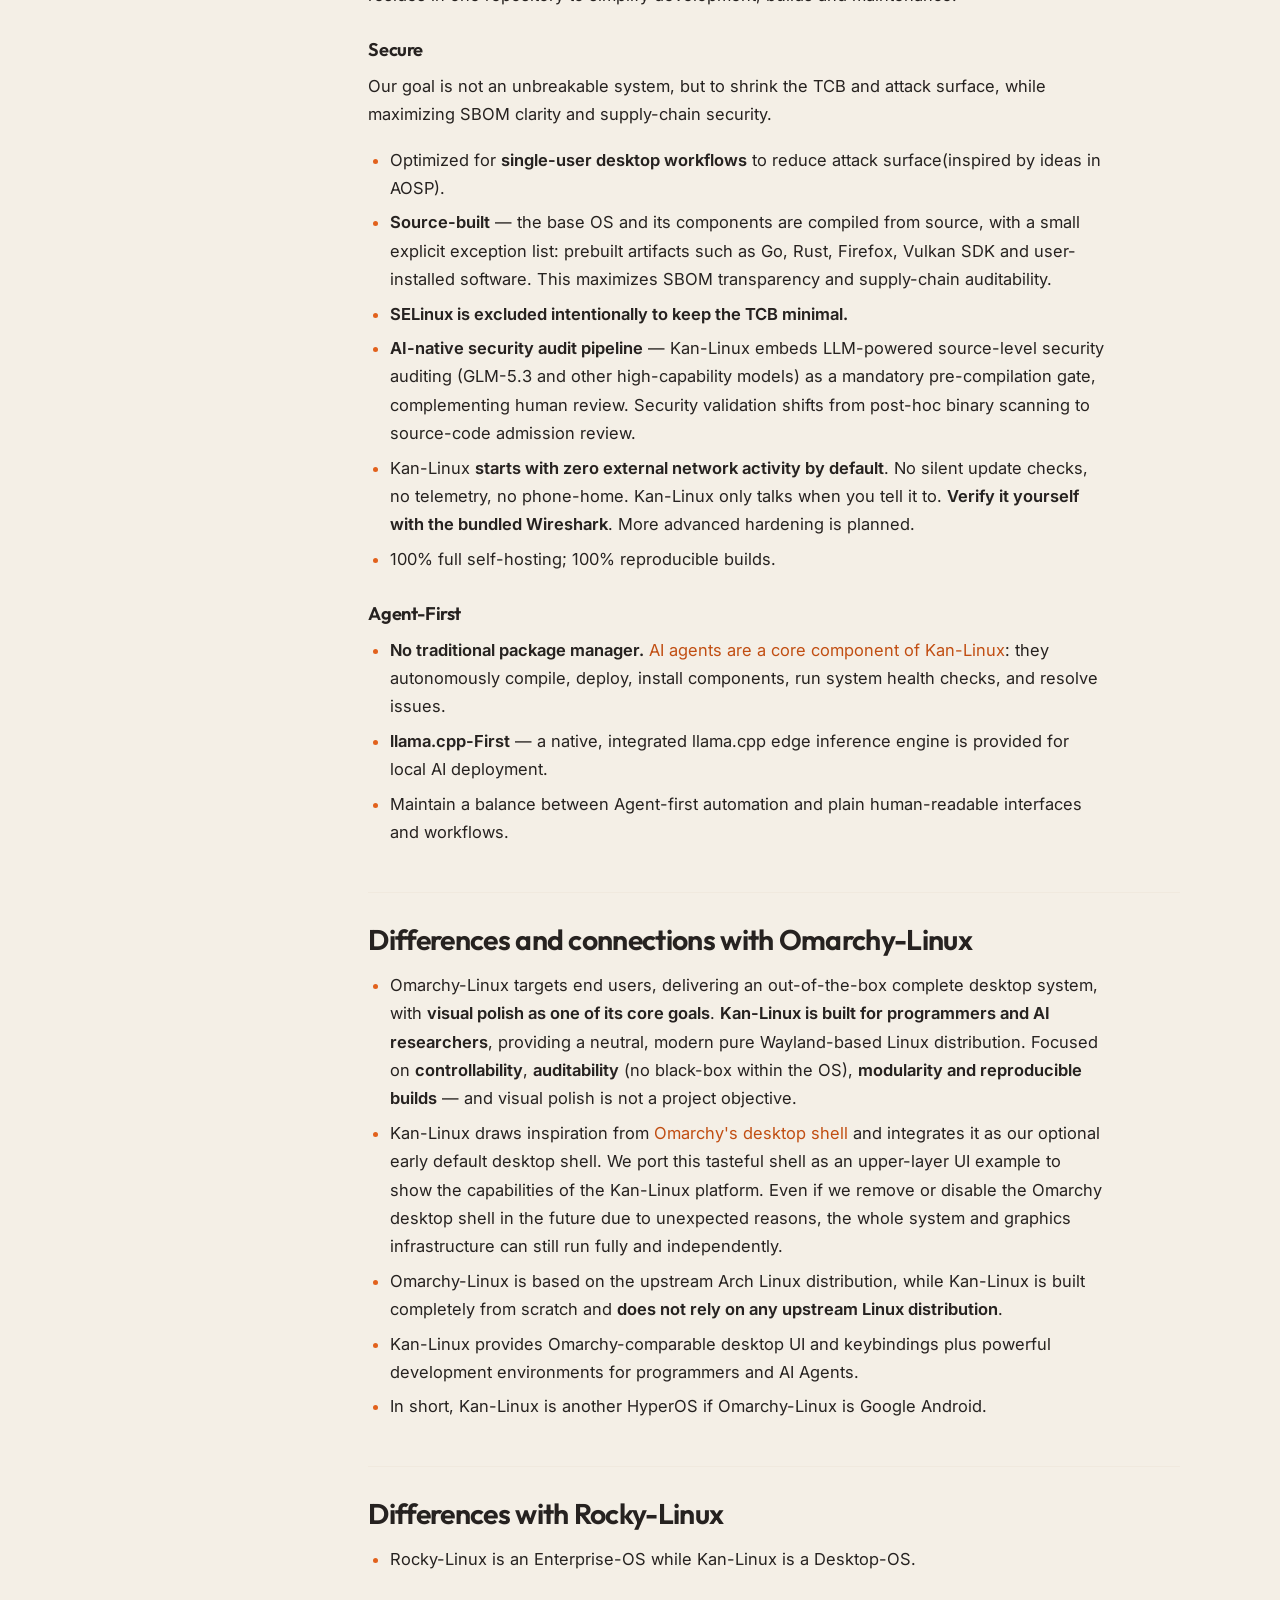
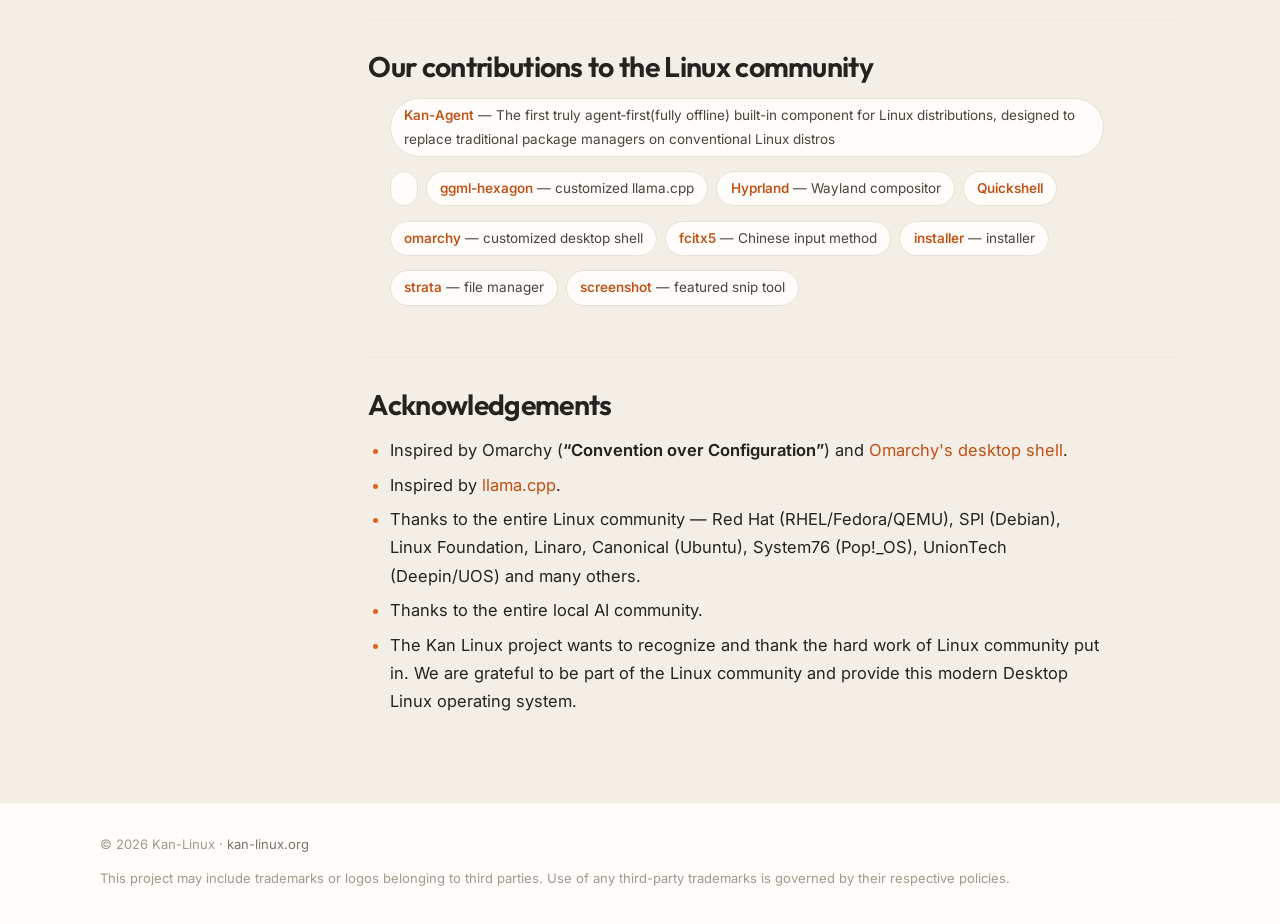
==== commit bff5309e: "refine about.html" ====
--- a/about.html
+++ b/about.html
@@ -52,17 +52,11 @@
 For AI researchers, Kan-Linux can serve as a good testbed on real hardware.
 </p>
 
-<p>
-No telemetry, no phoning home, no ads
-</p>
-<p>
-Free for personal, institutional and commercial use
-</p>
-
         <p>
           <br>
           In short, the main goal of Kan-Linux is to build a concise, secure and Agent-first
-          Linux distro at the edge --- locally and in the cloud.
+          Linux distro at the edge --- locally and in the cloud. <strong>No telemetry, no phoning home, no ads</strong>,
+          100% free for personal, institutional and commercial use.
         </p>
 
     </div>
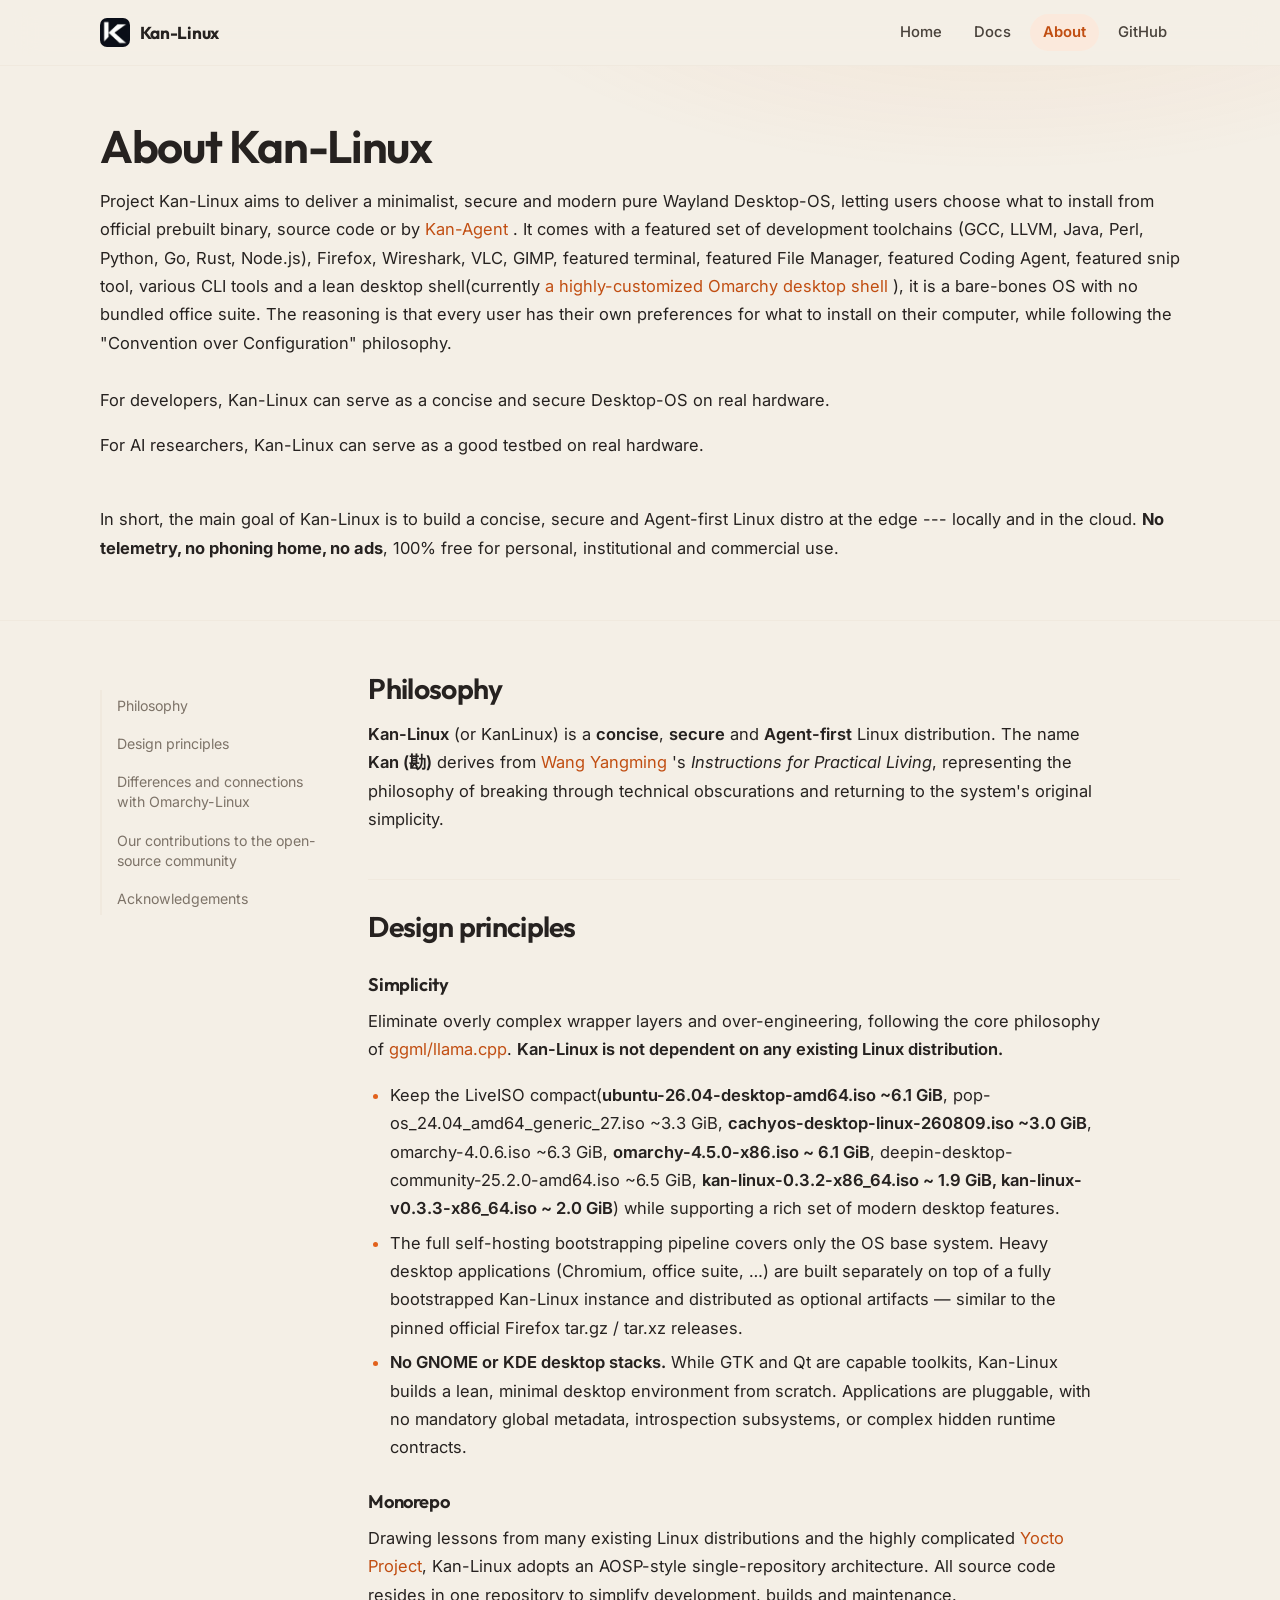
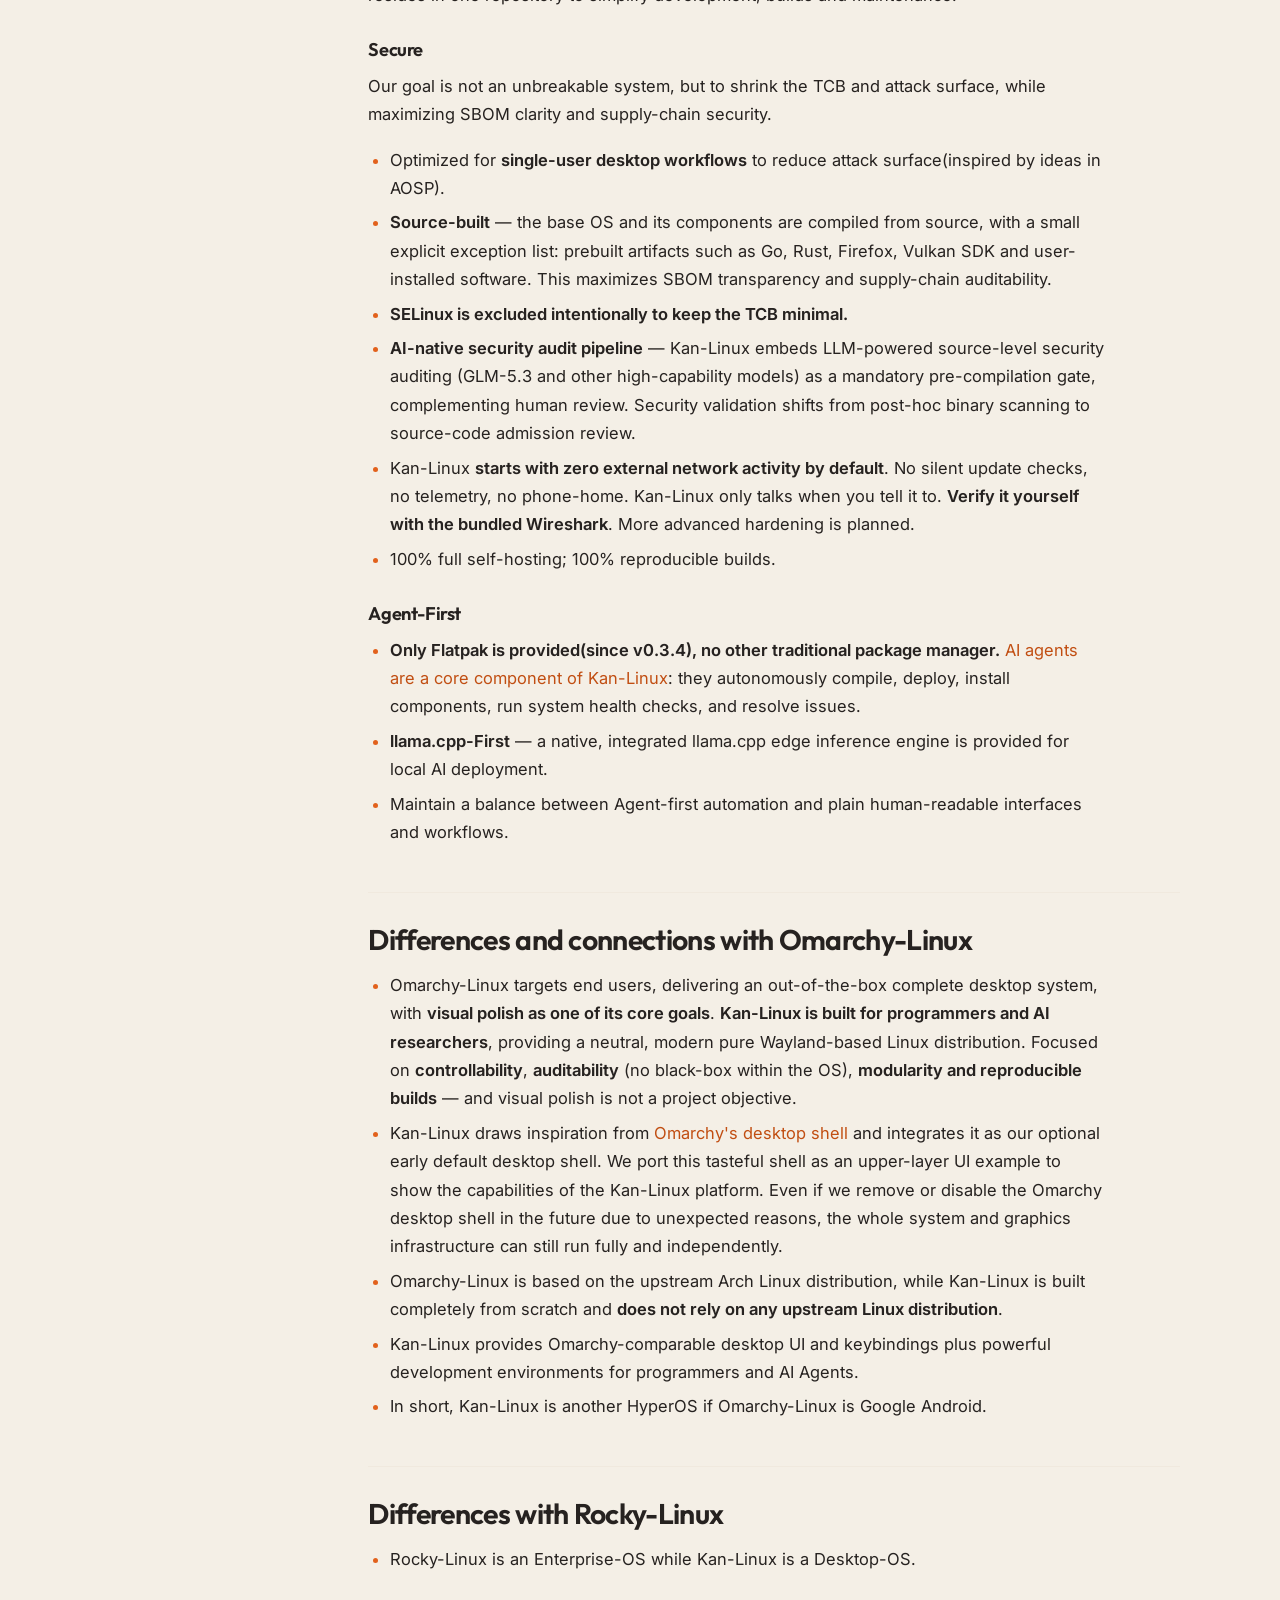
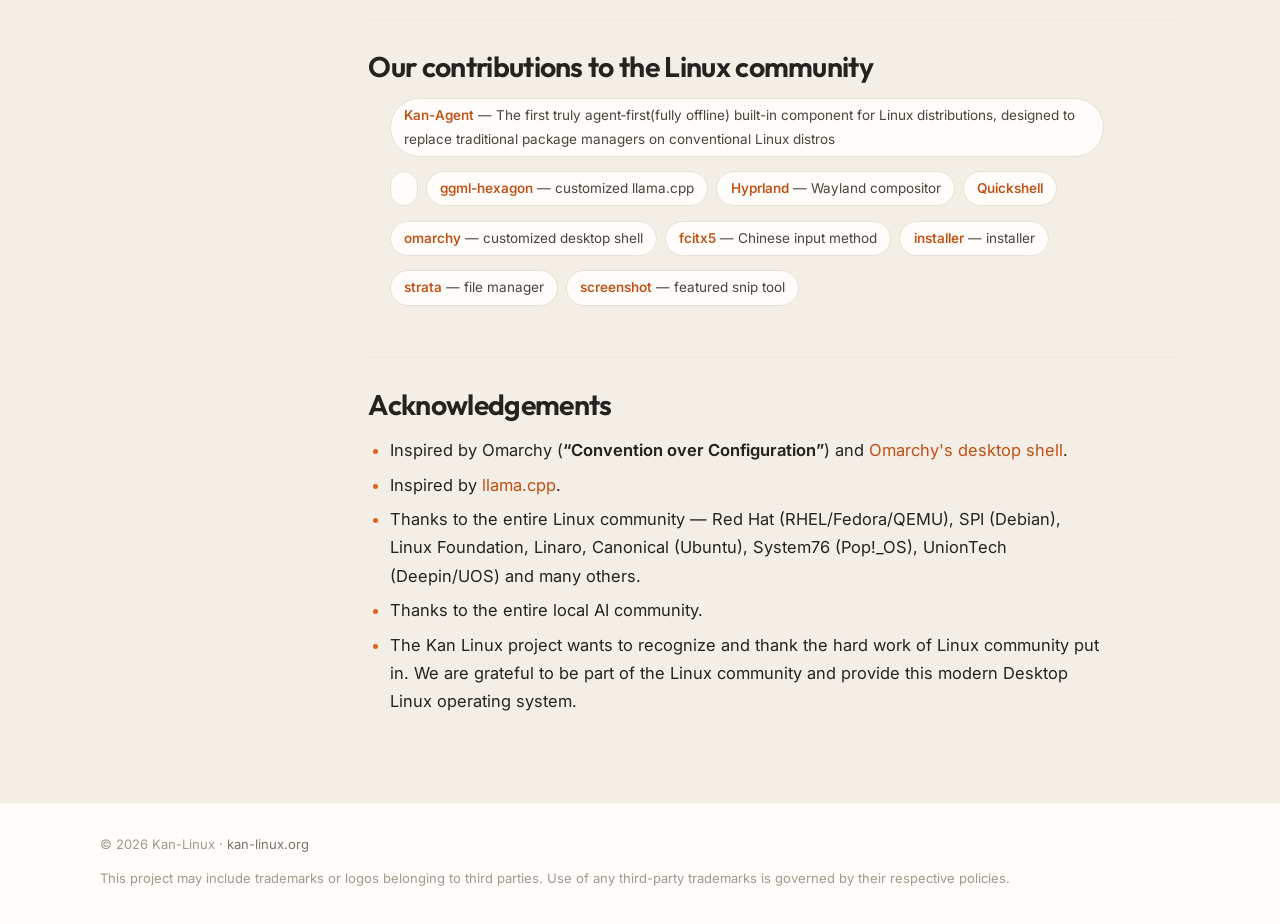
==== commit 521811a5: "add flatpak" ====
--- a/about.html
+++ b/about.html
@@ -149,7 +149,7 @@
         <h3>Agent-First</h3>
         <ul>
           <li>
-            <strong>No traditional package manager.</strong>
+            <strong>Only Flatpak is provided(since v0.3.4), no other traditional package manager.</strong>
             <a href="https://github.com/kan-linux/kan-agent" target="_blank" rel="noopener">AI agents are a core component of Kan-Linux</a>:
             they autonomously compile, deploy, install components, run system health checks,
             and resolve issues.
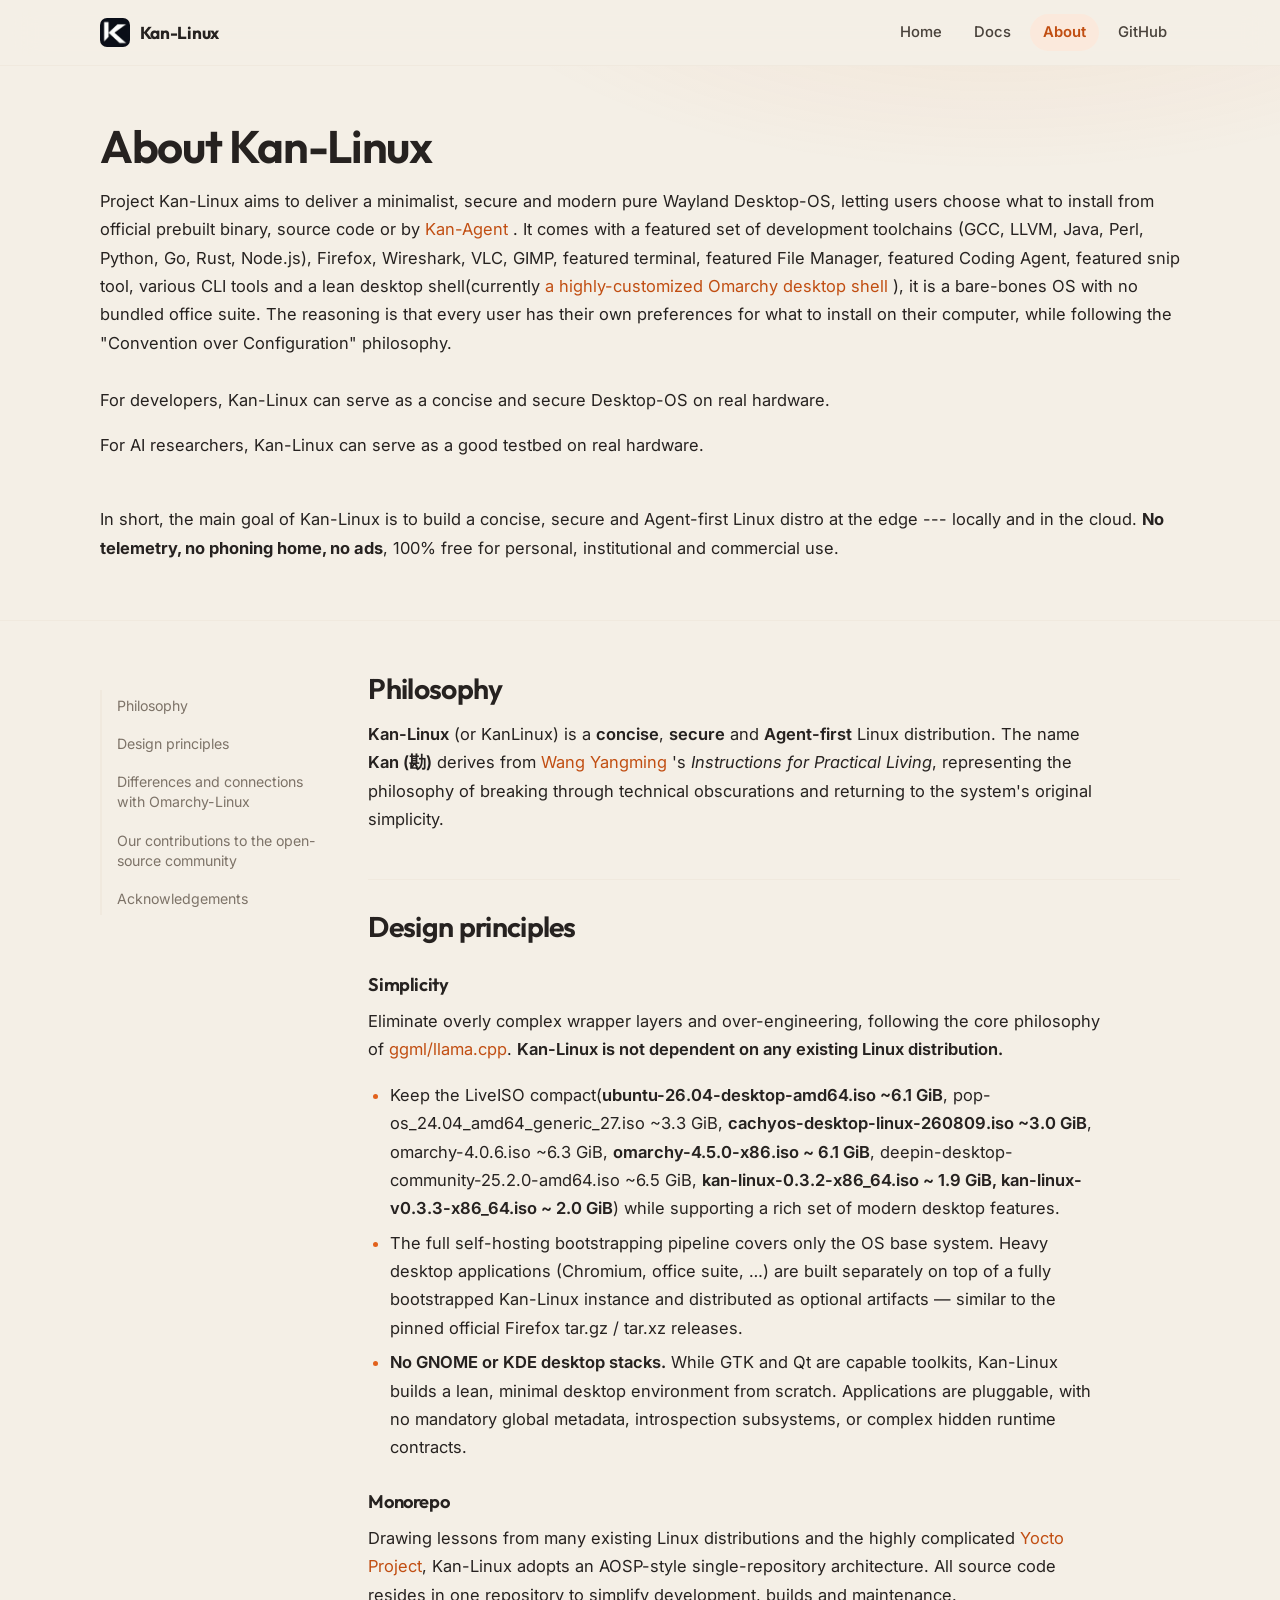
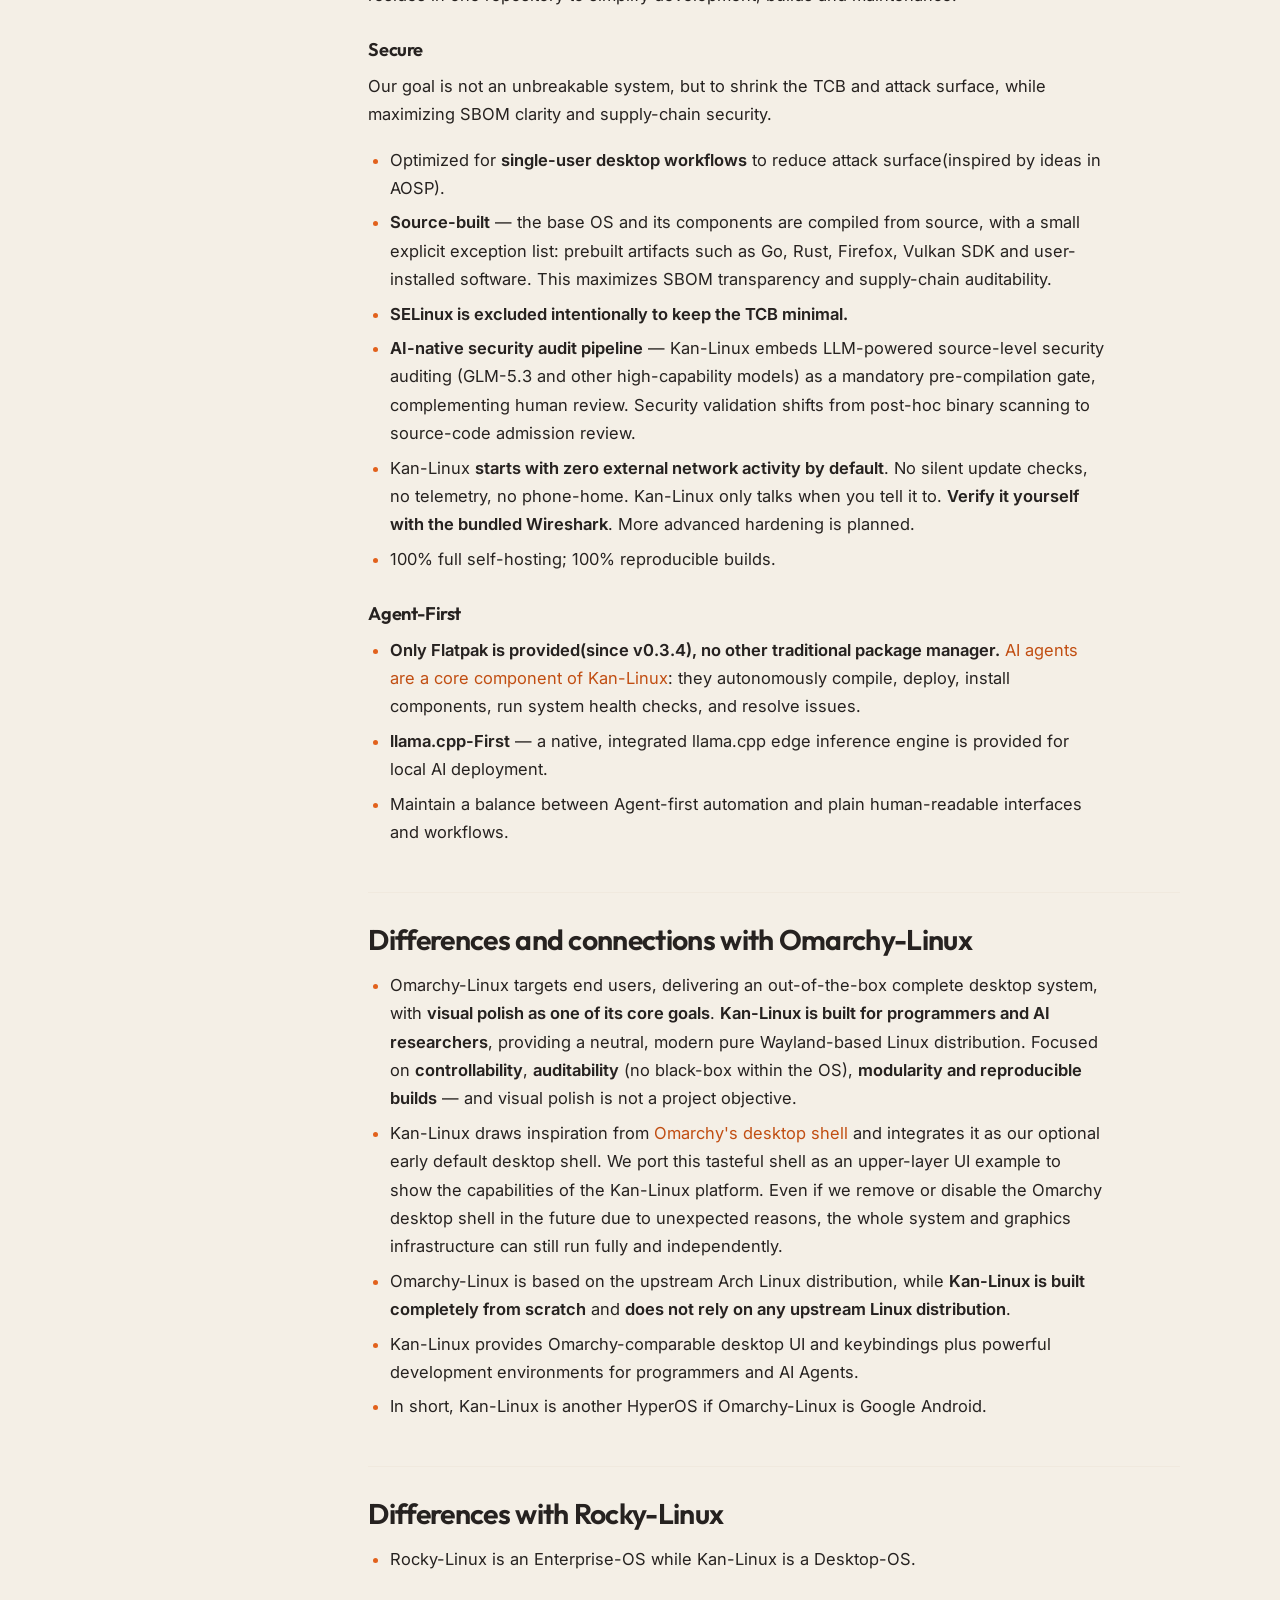
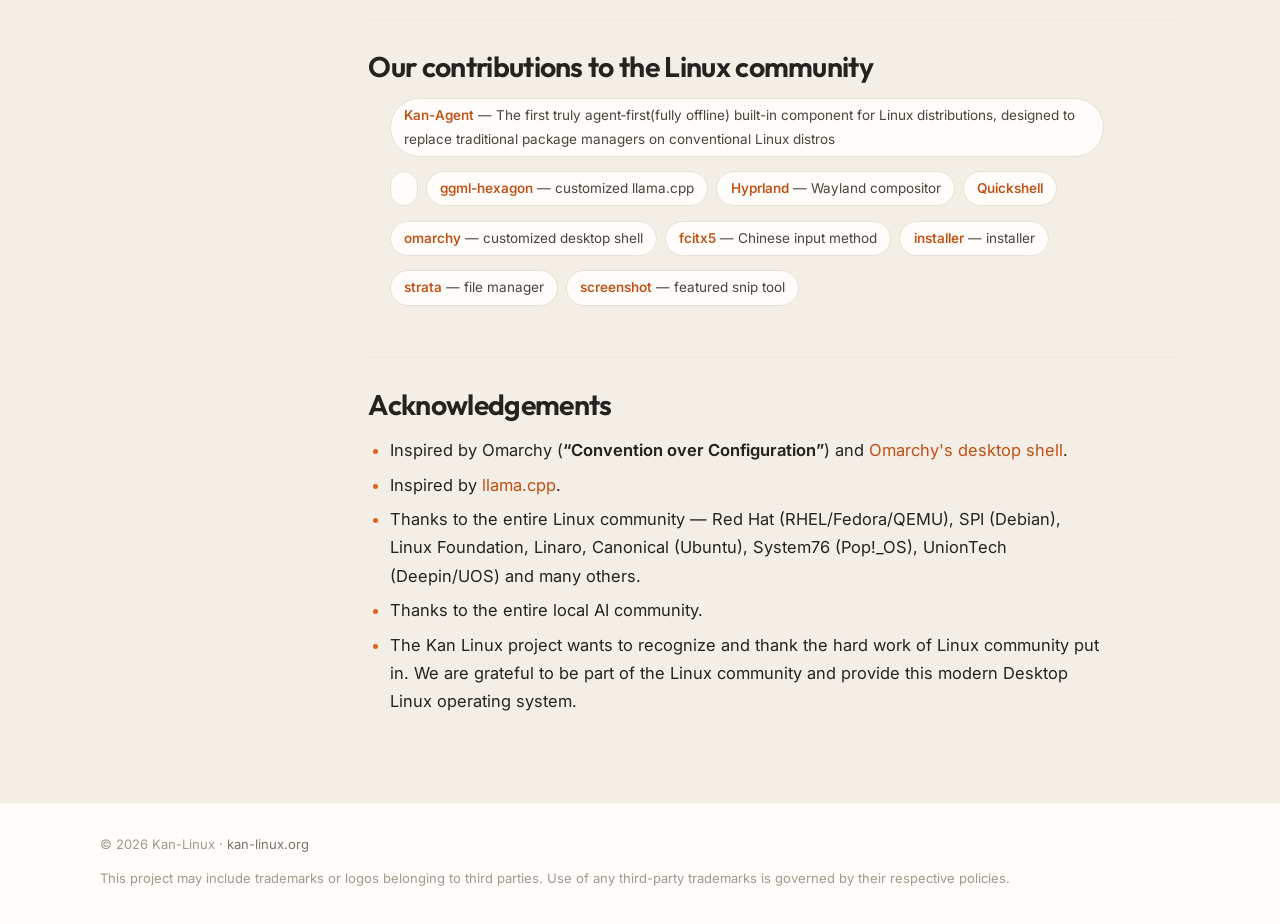
==== commit 5a90ed1f: "refine about.html" ====
--- a/about.html
+++ b/about.html
@@ -186,8 +186,8 @@
             infrastructure can still run fully and independently.
           </li>
           <li>
-            Omarchy-Linux is based on the upstream Arch Linux distribution, while Kan-Linux
-            is built completely from scratch and <strong>does not rely on any upstream Linux
+            Omarchy-Linux is based on the upstream Arch Linux distribution, while <strong>Kan-Linux
+            is built completely from scratch</strong> and <strong>does not rely on any upstream Linux
             distribution</strong>.
           </li>
           <li>
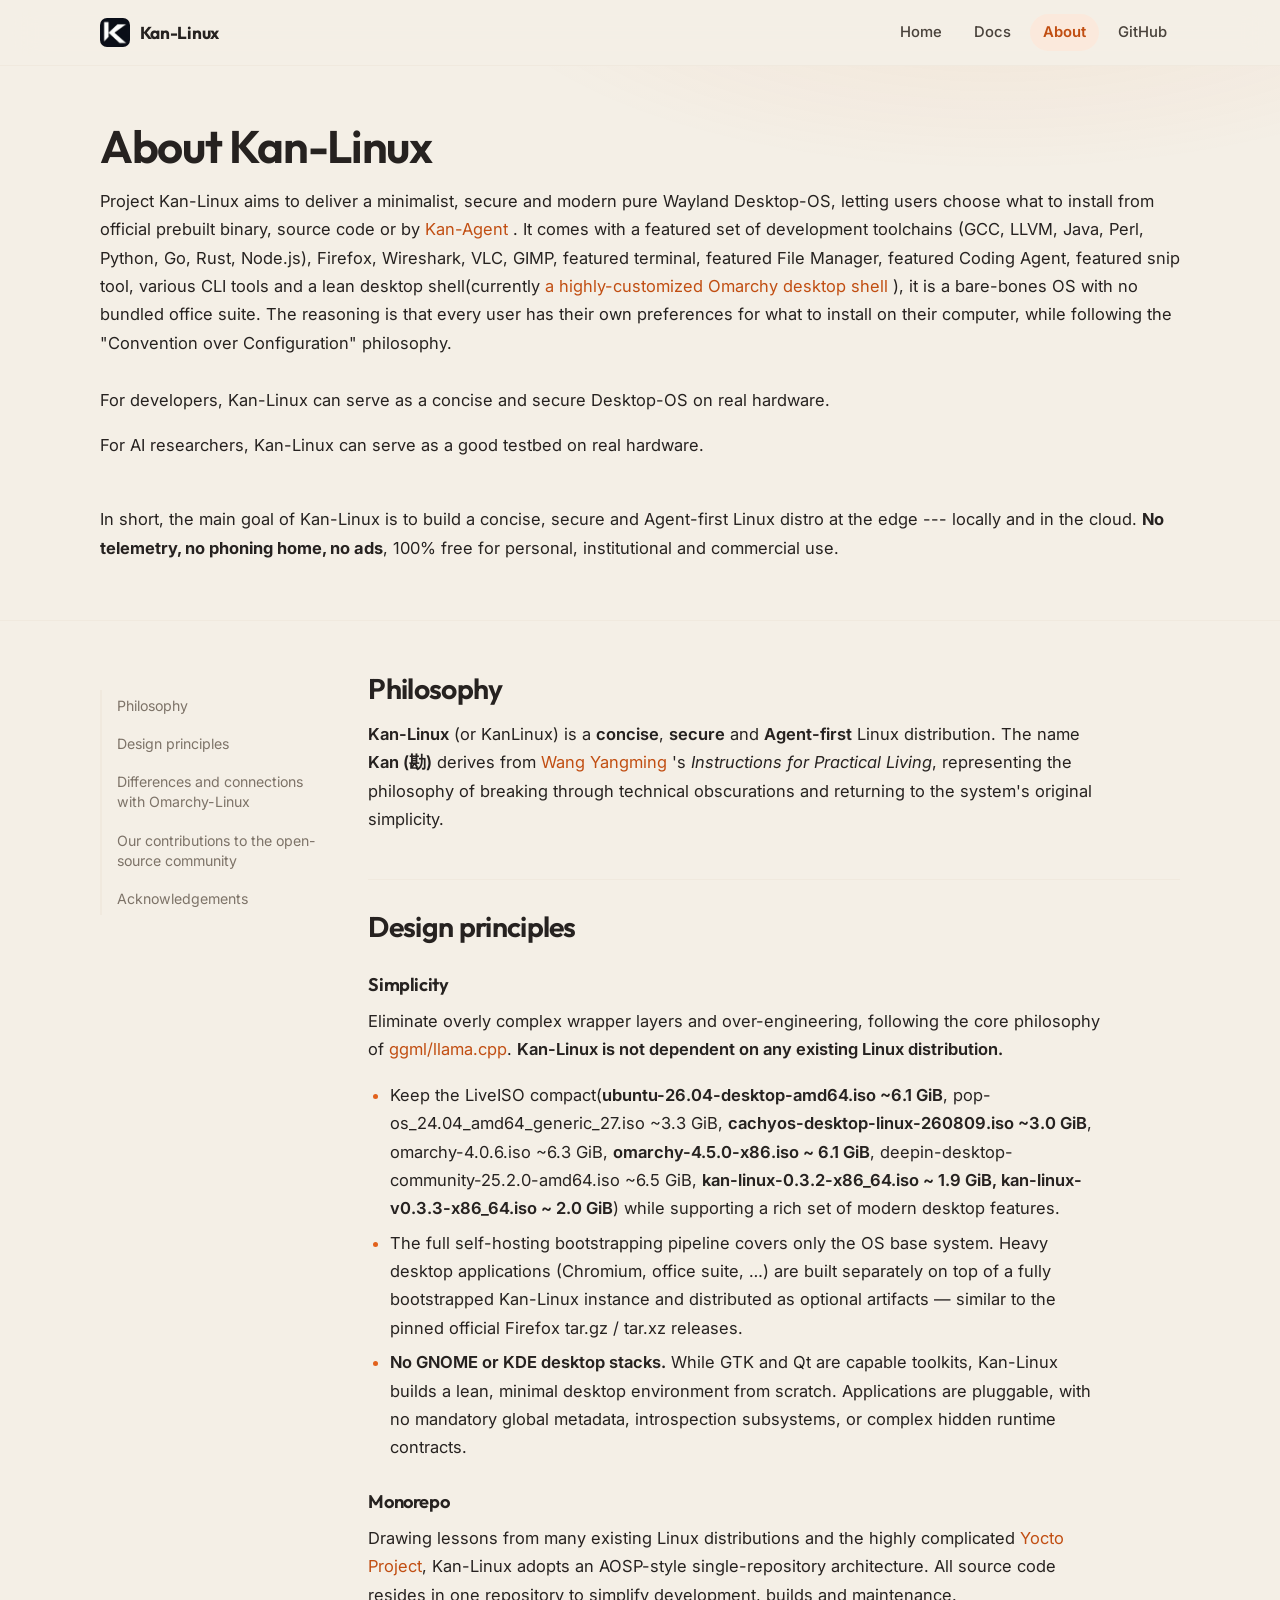
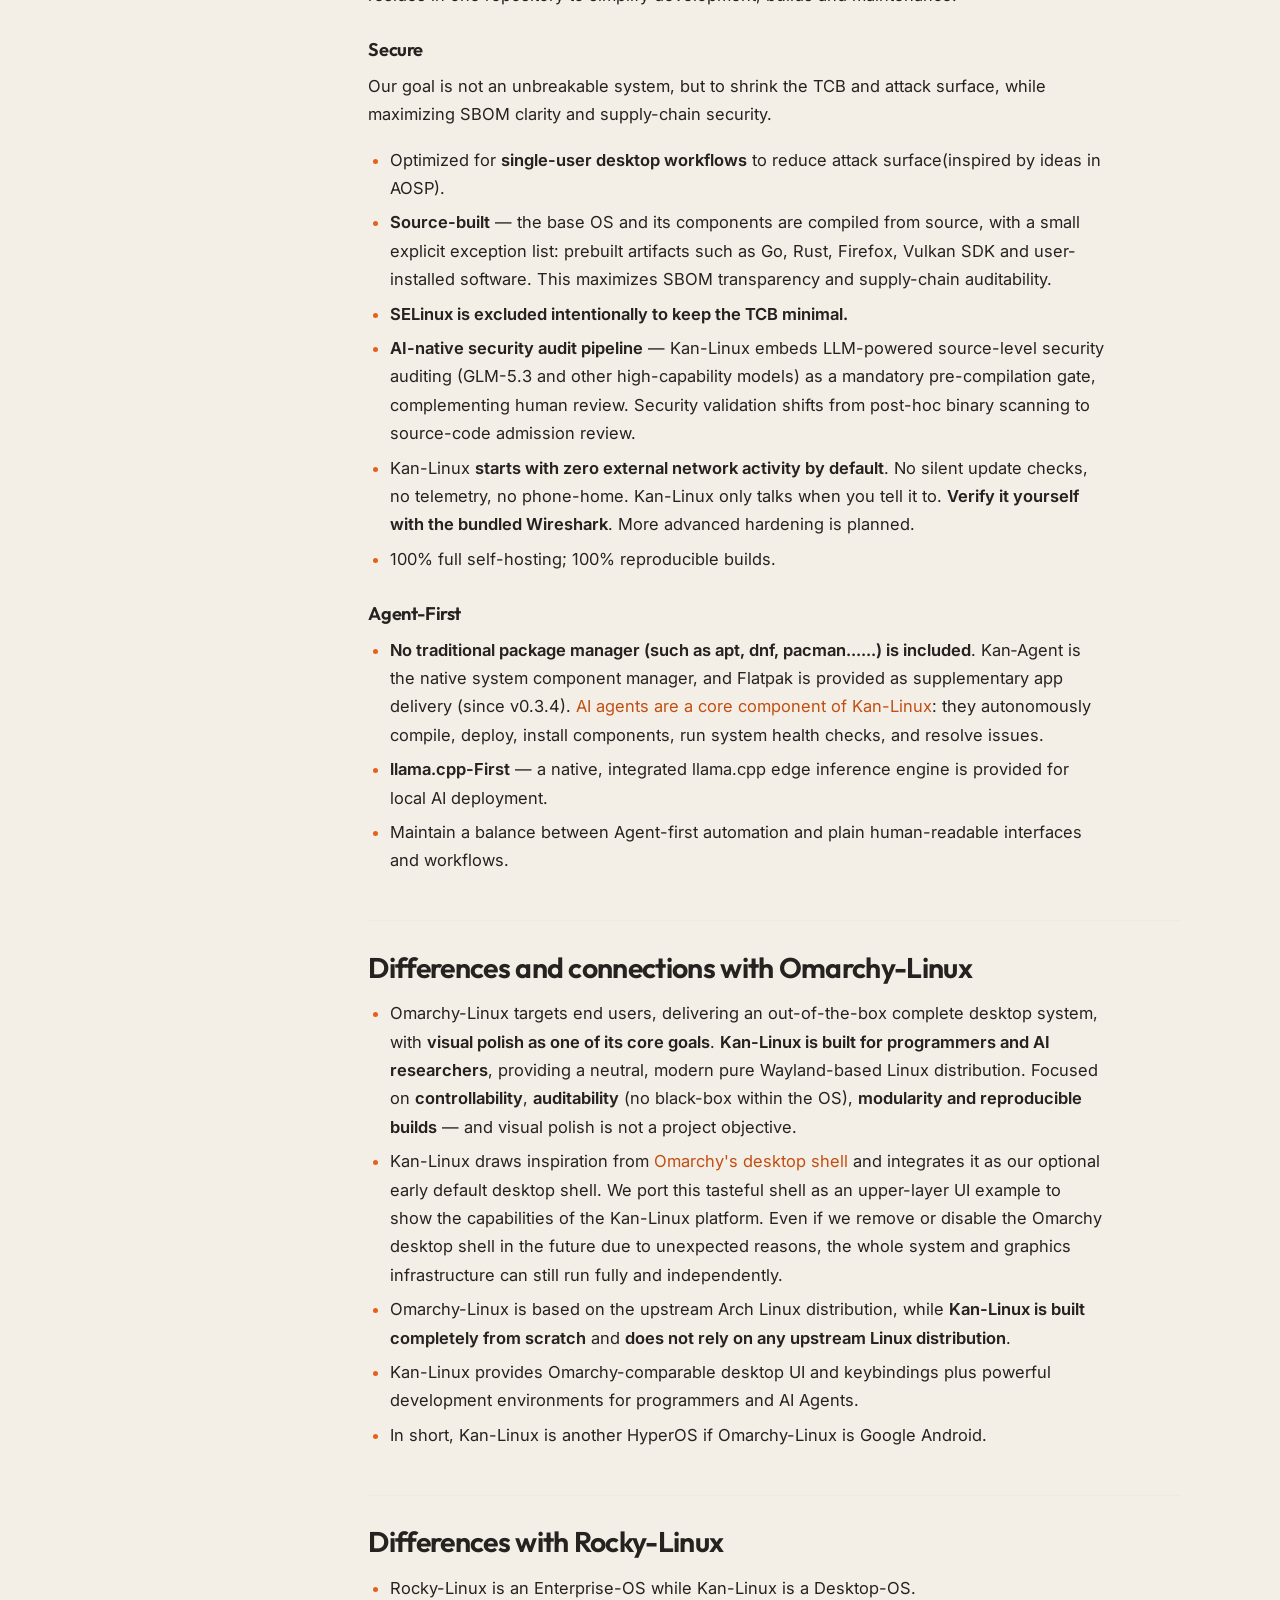
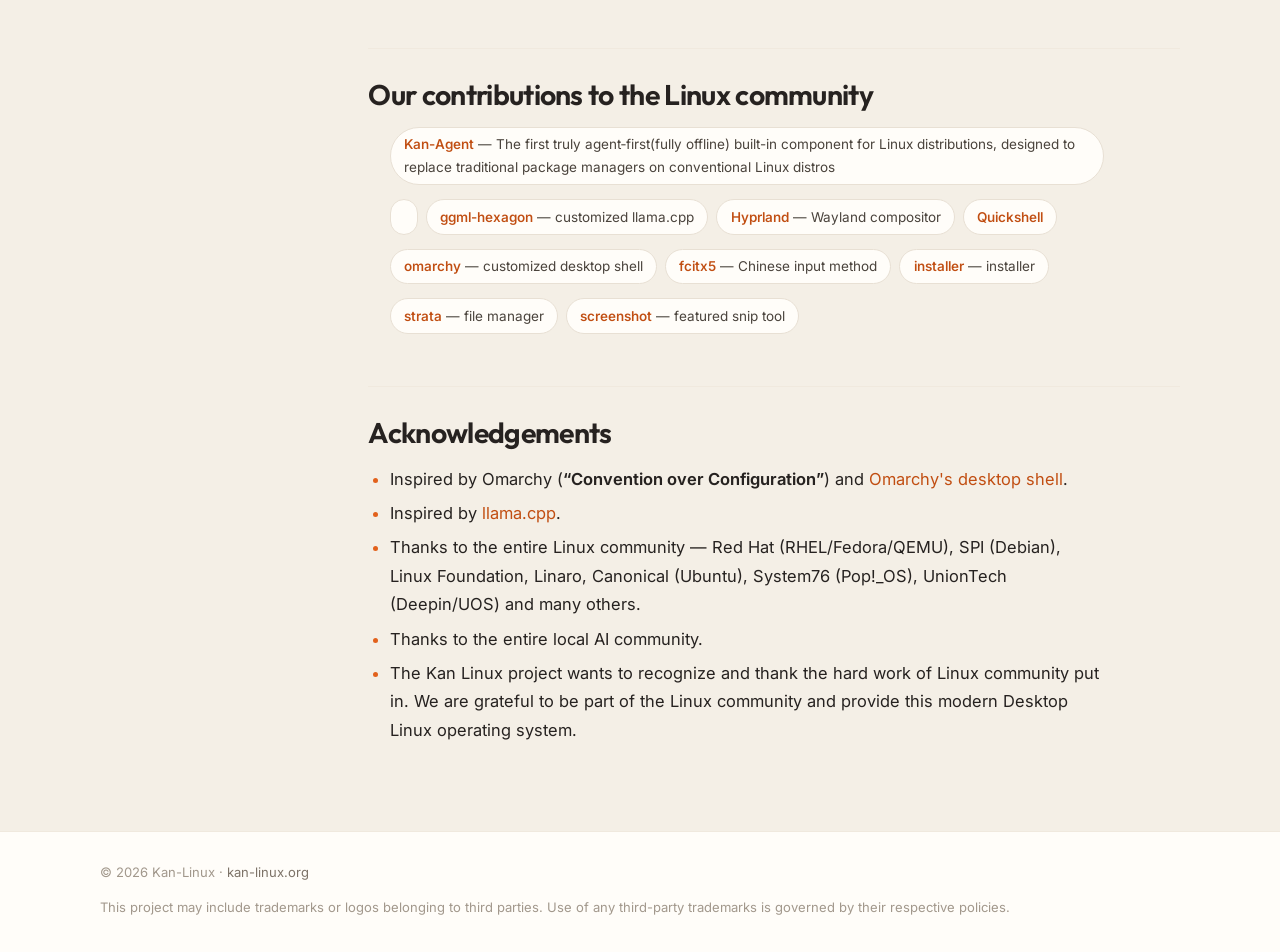
==== commit 0f438a03: "refine about.html" ====
--- a/about.html
+++ b/about.html
@@ -148,12 +148,14 @@
 
         <h3>Agent-First</h3>
         <ul>
-          <li>
-            <strong>Only Flatpak is provided(since v0.3.4), no other traditional package manager.</strong>
+
+          <li>
+              <strong>No traditional package manager (such as apt, dnf, pacman......) is included</strong>. Kan‑Agent is the native system component manager, and Flatpak is provided as supplementary app delivery (since v0.3.4).
             <a href="https://github.com/kan-linux/kan-agent" target="_blank" rel="noopener">AI agents are a core component of Kan-Linux</a>:
             they autonomously compile, deploy, install components, run system health checks,
             and resolve issues.
           </li>
+
           <li>
             <strong>llama.cpp-First</strong> — a native, integrated llama.cpp edge inference
             engine is provided for local AI deployment.
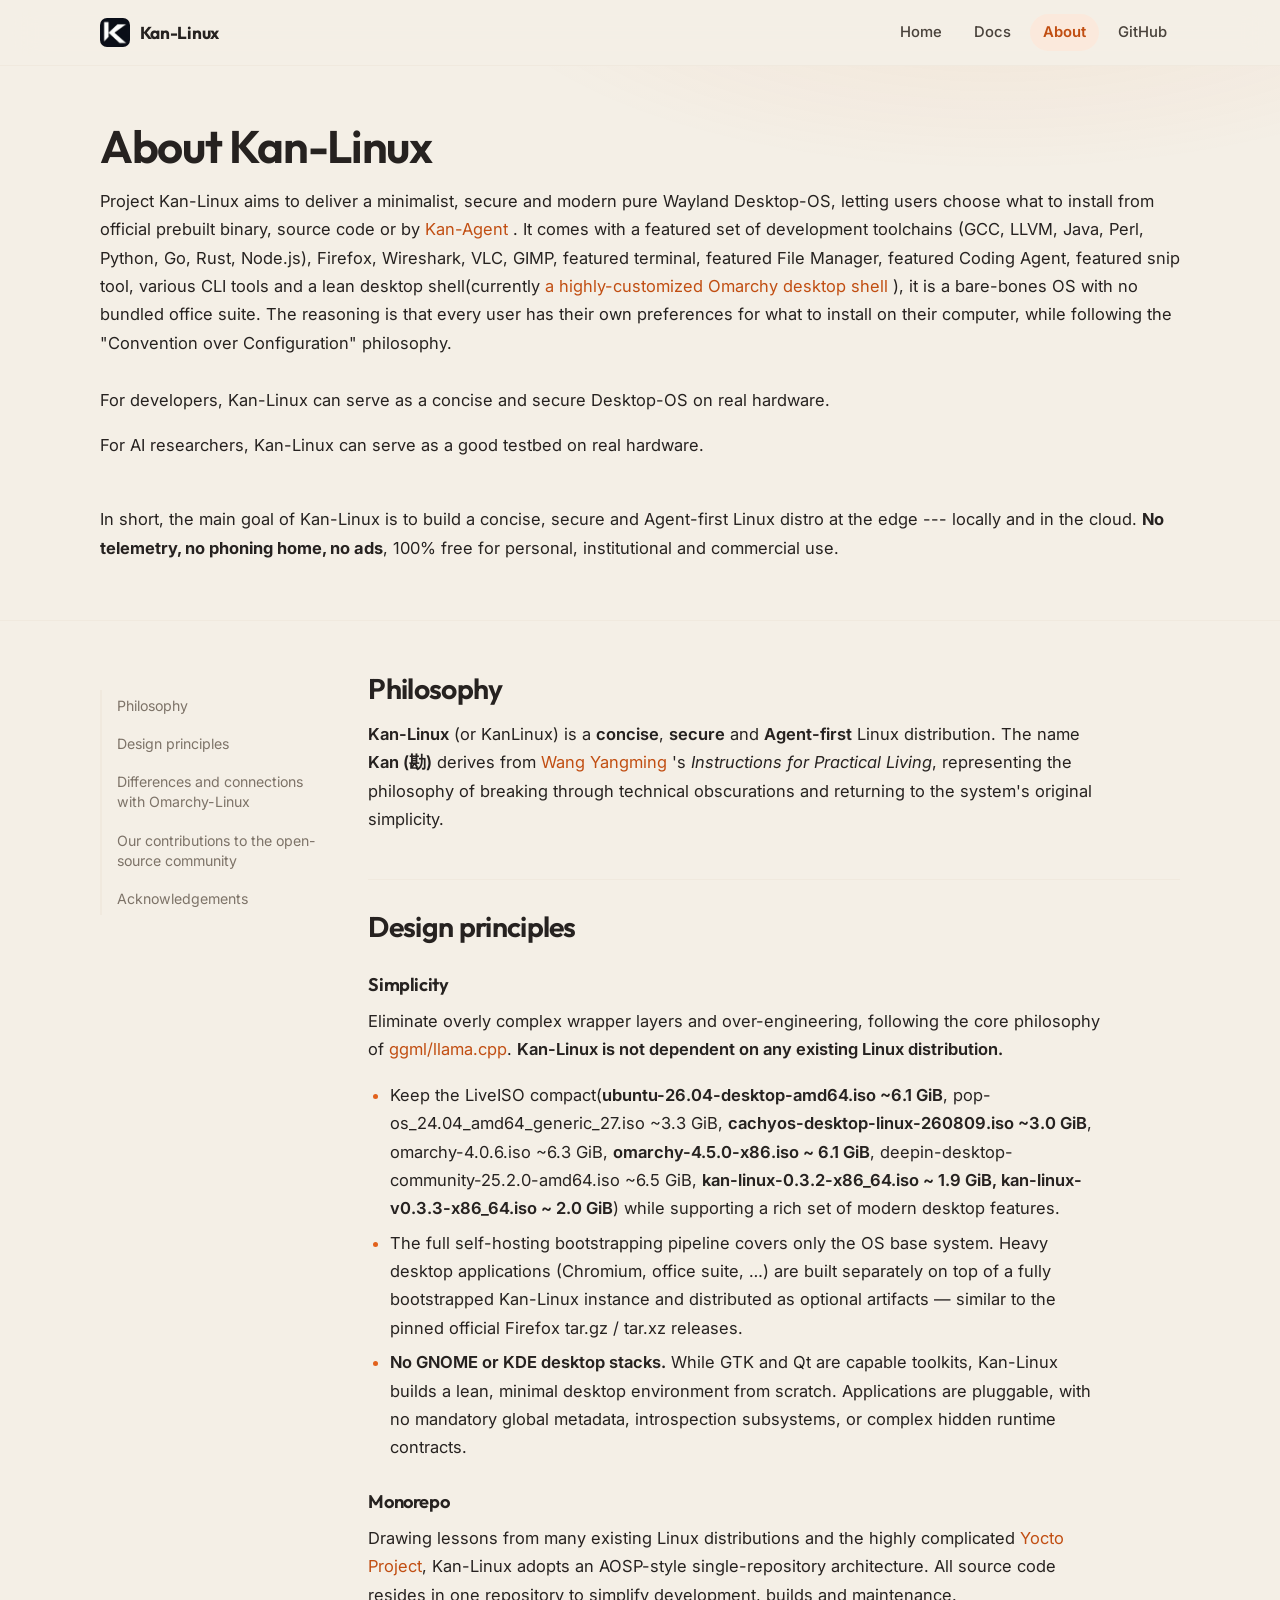
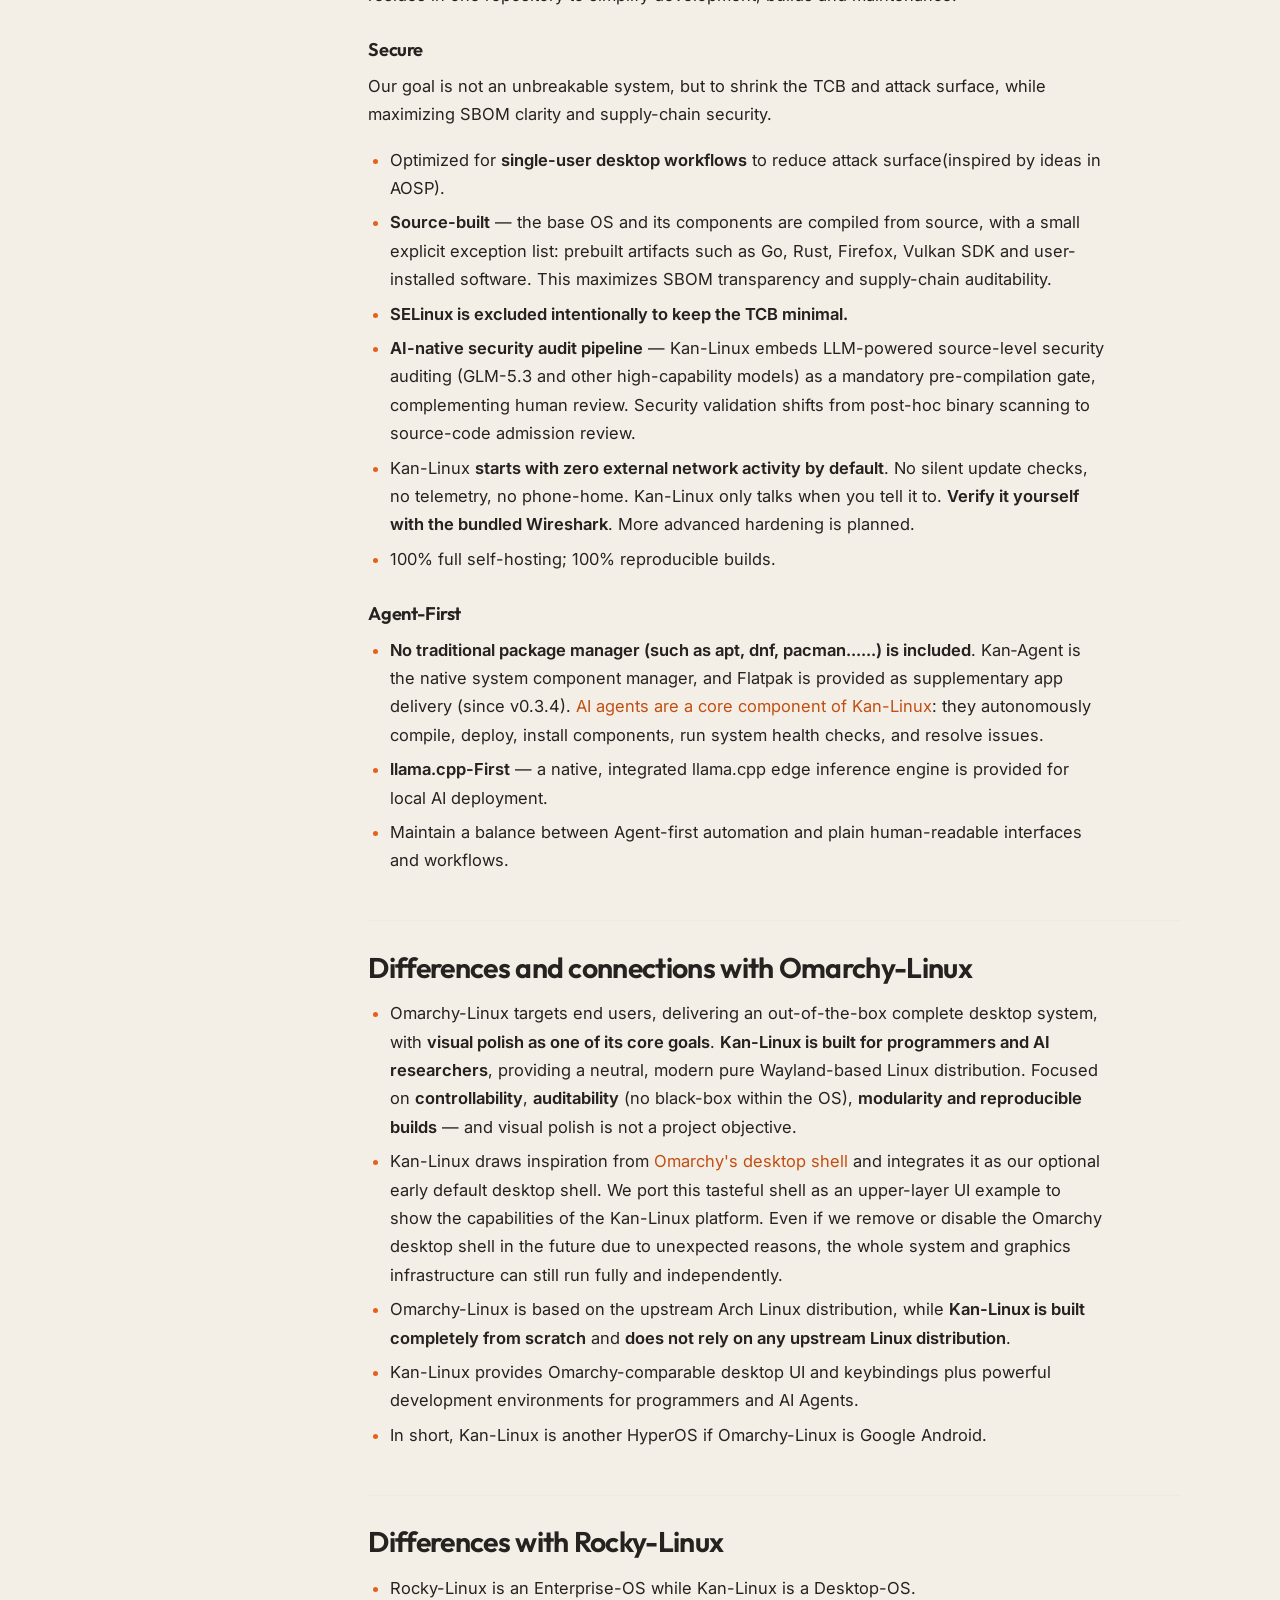
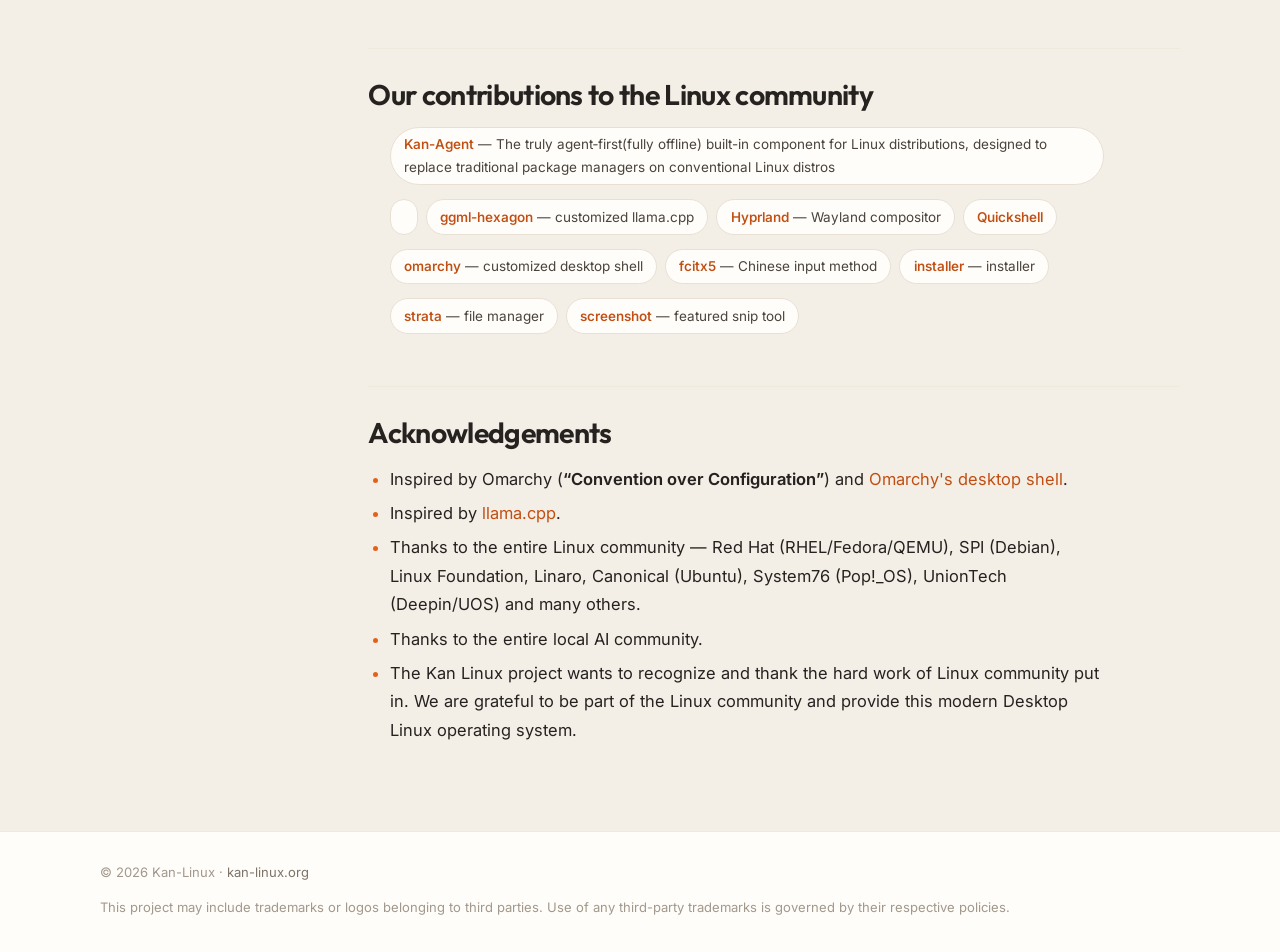
==== commit f90ff9fa: "remove first because UOS/Deepin already implemented this feature in their Linux OS" ====
--- a/about.html
+++ b/about.html
@@ -211,7 +211,7 @@
         <!-- ============================================================ -->
         <h2 id="oss">Our contributions to the Linux community</h2>
         <ul class="tag-list">
-          <li><a href="https://github.com/kan-linux/kan-agent" target="_blank" rel="noopener">Kan-Agent</a> — The first truly agent‑first(fully offline) built-in component for Linux distributions, designed to replace traditional package managers on conventional Linux distros<li>
+          <li><a href="https://github.com/kan-linux/kan-agent" target="_blank" rel="noopener">Kan-Agent</a> — The truly agent‑first(fully offline) built-in component for Linux distributions, designed to replace traditional package managers on conventional Linux distros<li>
           <li><a href="https://github.com/kan-linux/ggml-hexagon" target="_blank" rel="noopener">ggml-hexagon</a> — customized llama.cpp</li>
           <li><a href="https://github.com/hyprwm/.github/discussions/116" target="_blank" rel="noopener">Hyprland</a> — Wayland compositor</li>
           <li><a href="https://github.com/quickshell-mirror/quickshell/pull/1261" target="_blank" rel="noopener">Quickshell</a></li>
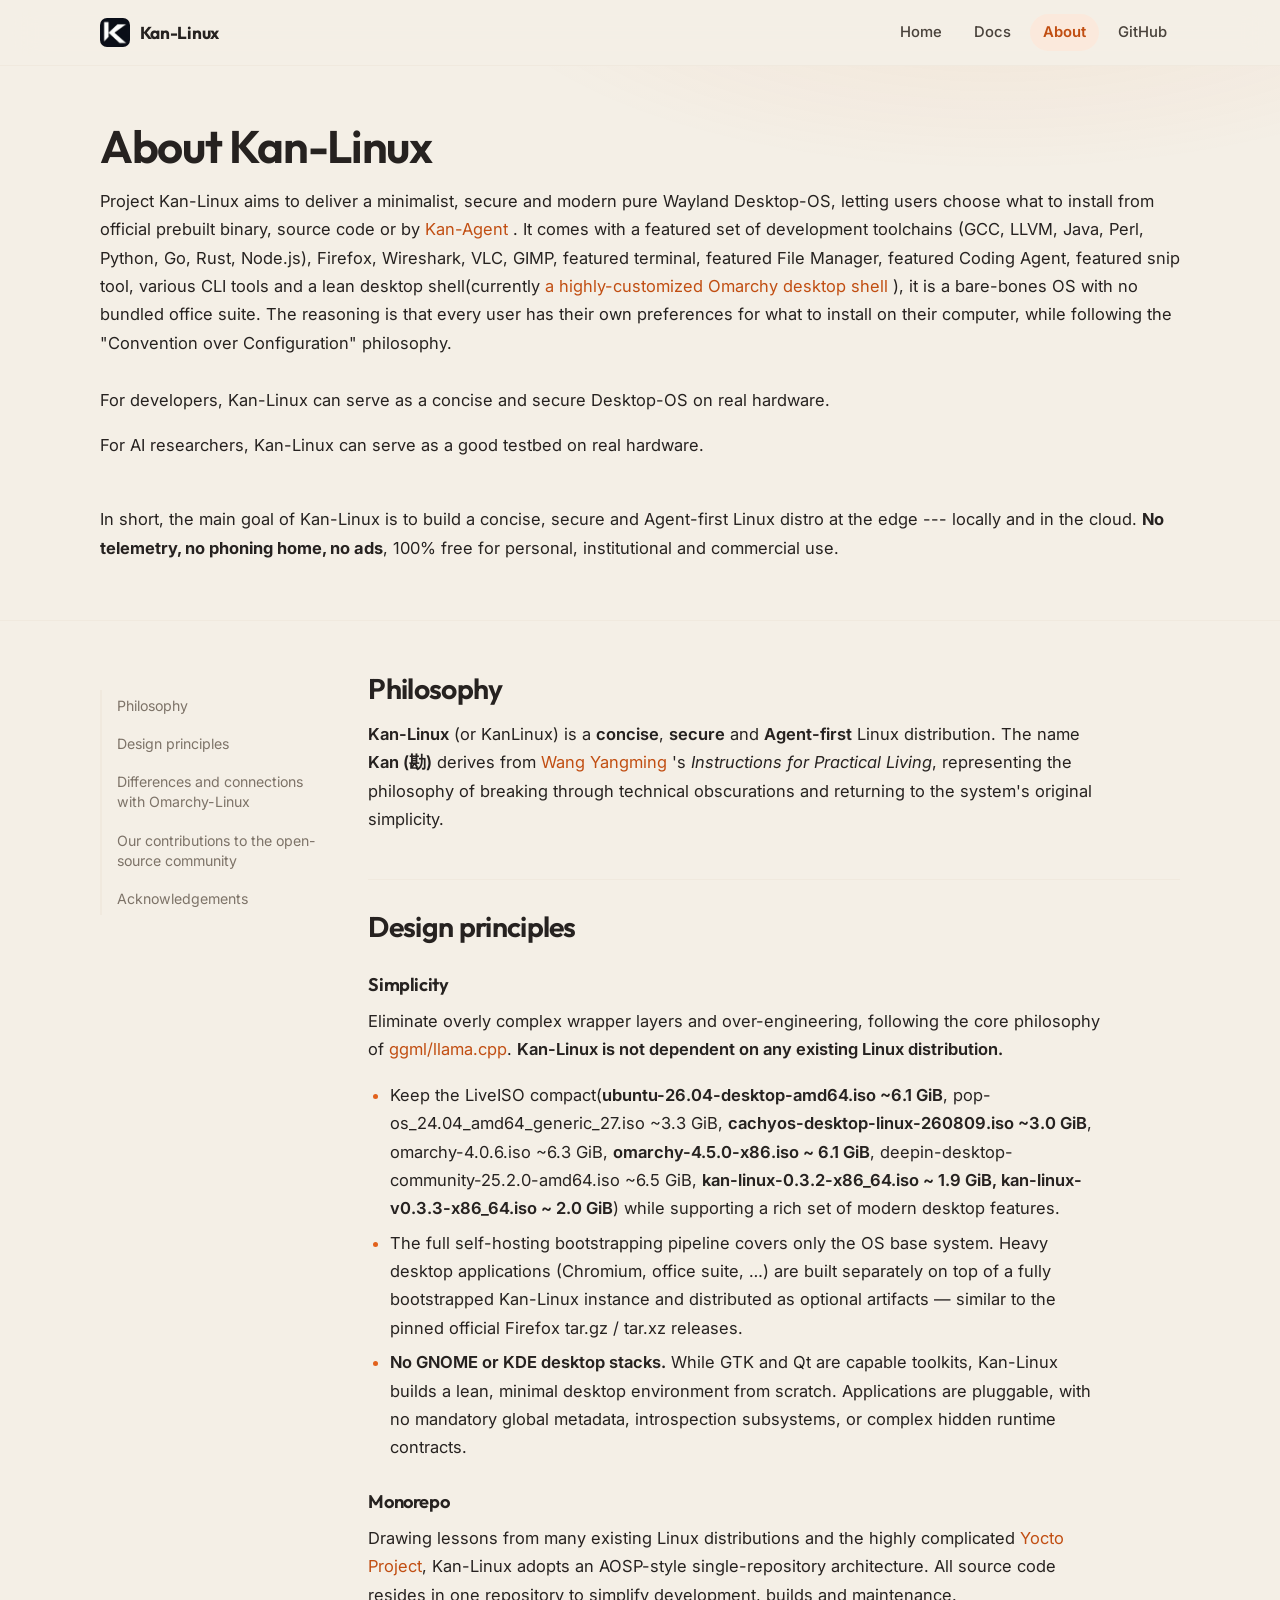
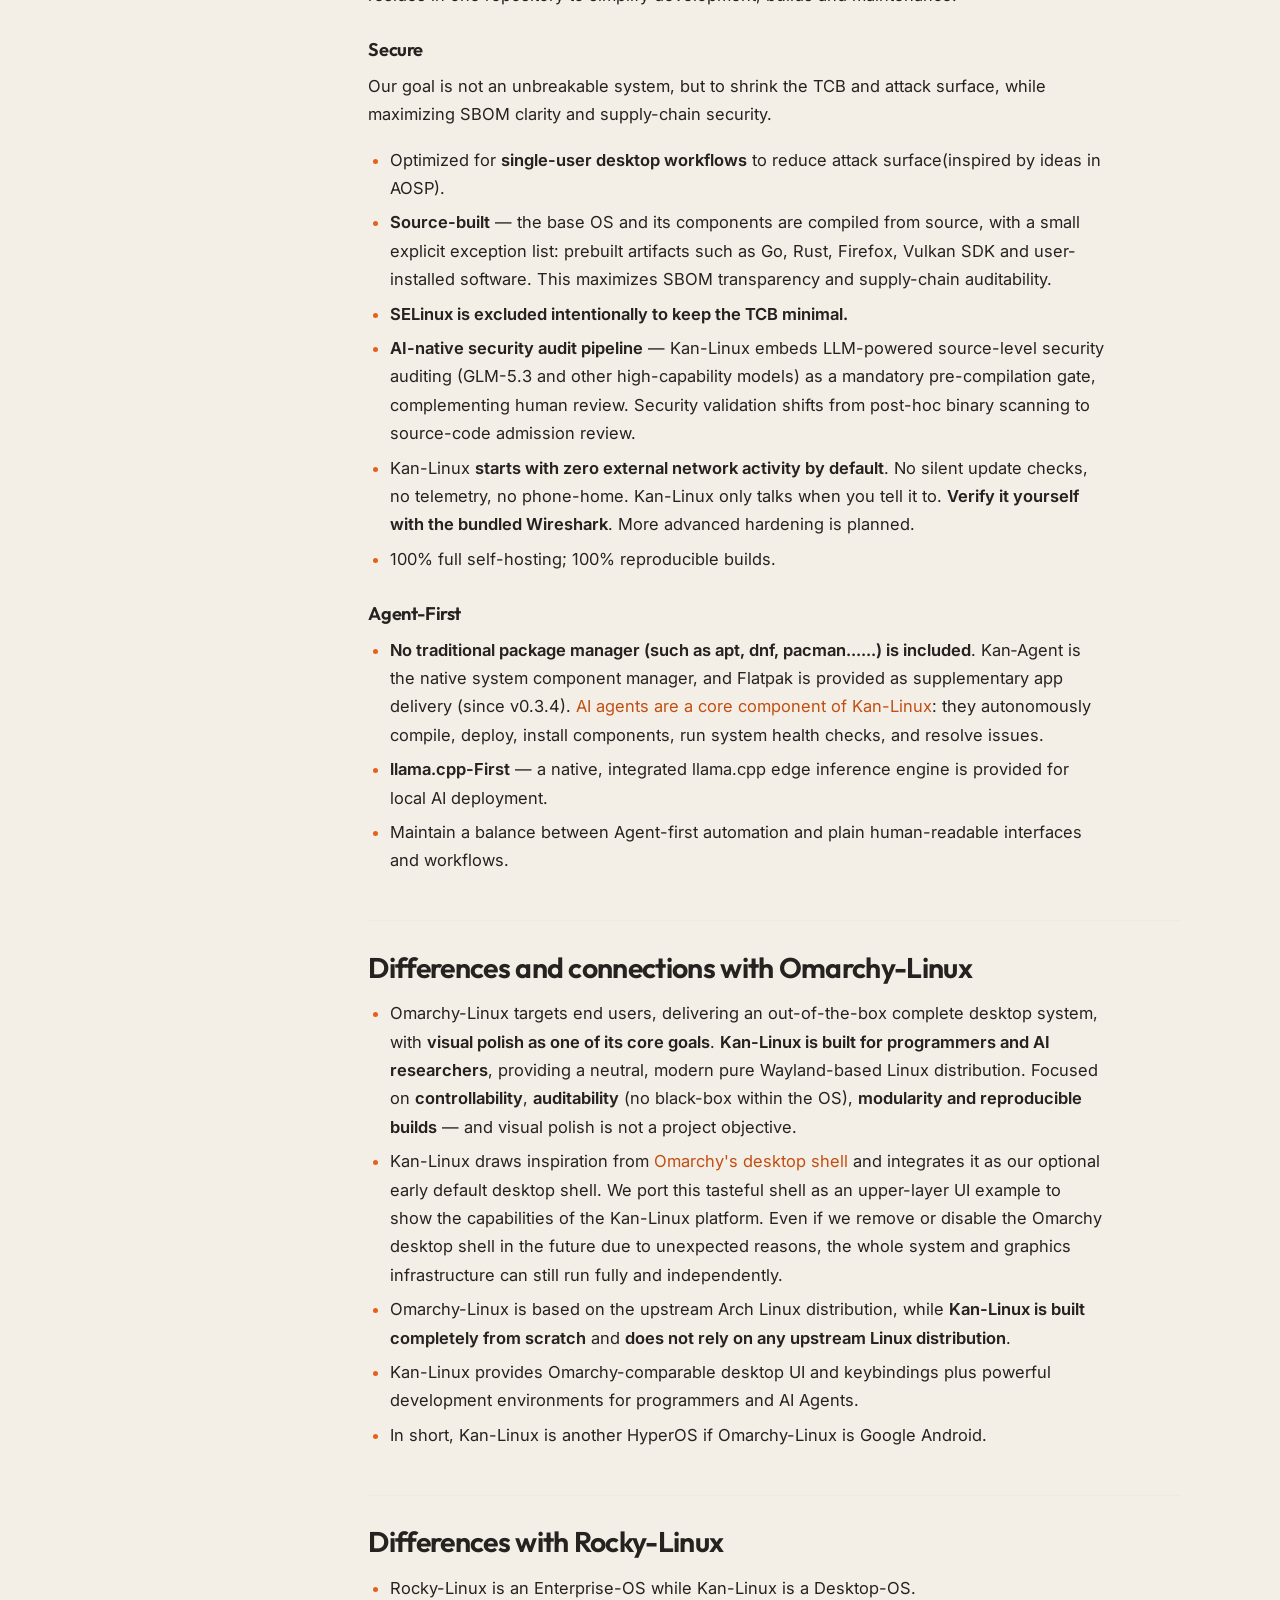
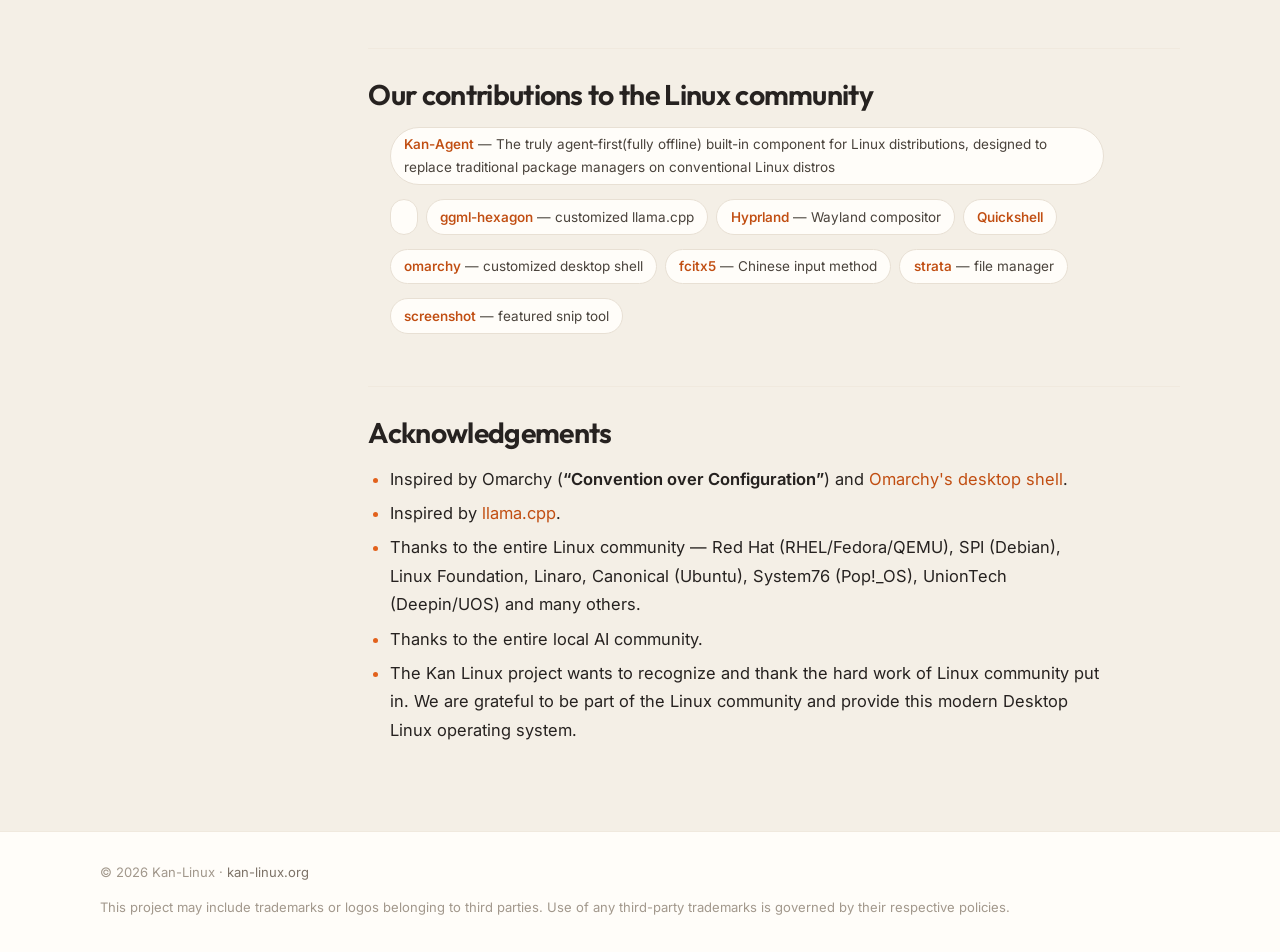
==== commit 166deaf8: "remove installer because it's not fully open-source at the moment" ====
--- a/about.html
+++ b/about.html
@@ -217,7 +217,6 @@
           <li><a href="https://github.com/quickshell-mirror/quickshell/pull/1261" target="_blank" rel="noopener">Quickshell</a></li>
           <li><a href="https://github.com/kan-linux/omarchy" target="_blank" rel="noopener">omarchy</a> — customized desktop shell</li>
           <li><a href="https://github.com/kan-linux/fcitx5" target="_blank" rel="noopener">fcitx5</a> — Chinese input method</li>
-          <li><a href="https://github.com/kan-linux/installer" target="_blank" rel="noopener">installer</a> — installer</li>
           <li><a href="https://github.com/lgse/strata/pull/2072" target="_blank" rel="noopener">strata</a> — file manager</li>
           <li><a href="https://github.com/manateelazycat/omarchy-screenshot/pull/12" target="_blank" rel="noopener">screenshot</a> — featured snip tool</li>
         </ul>
